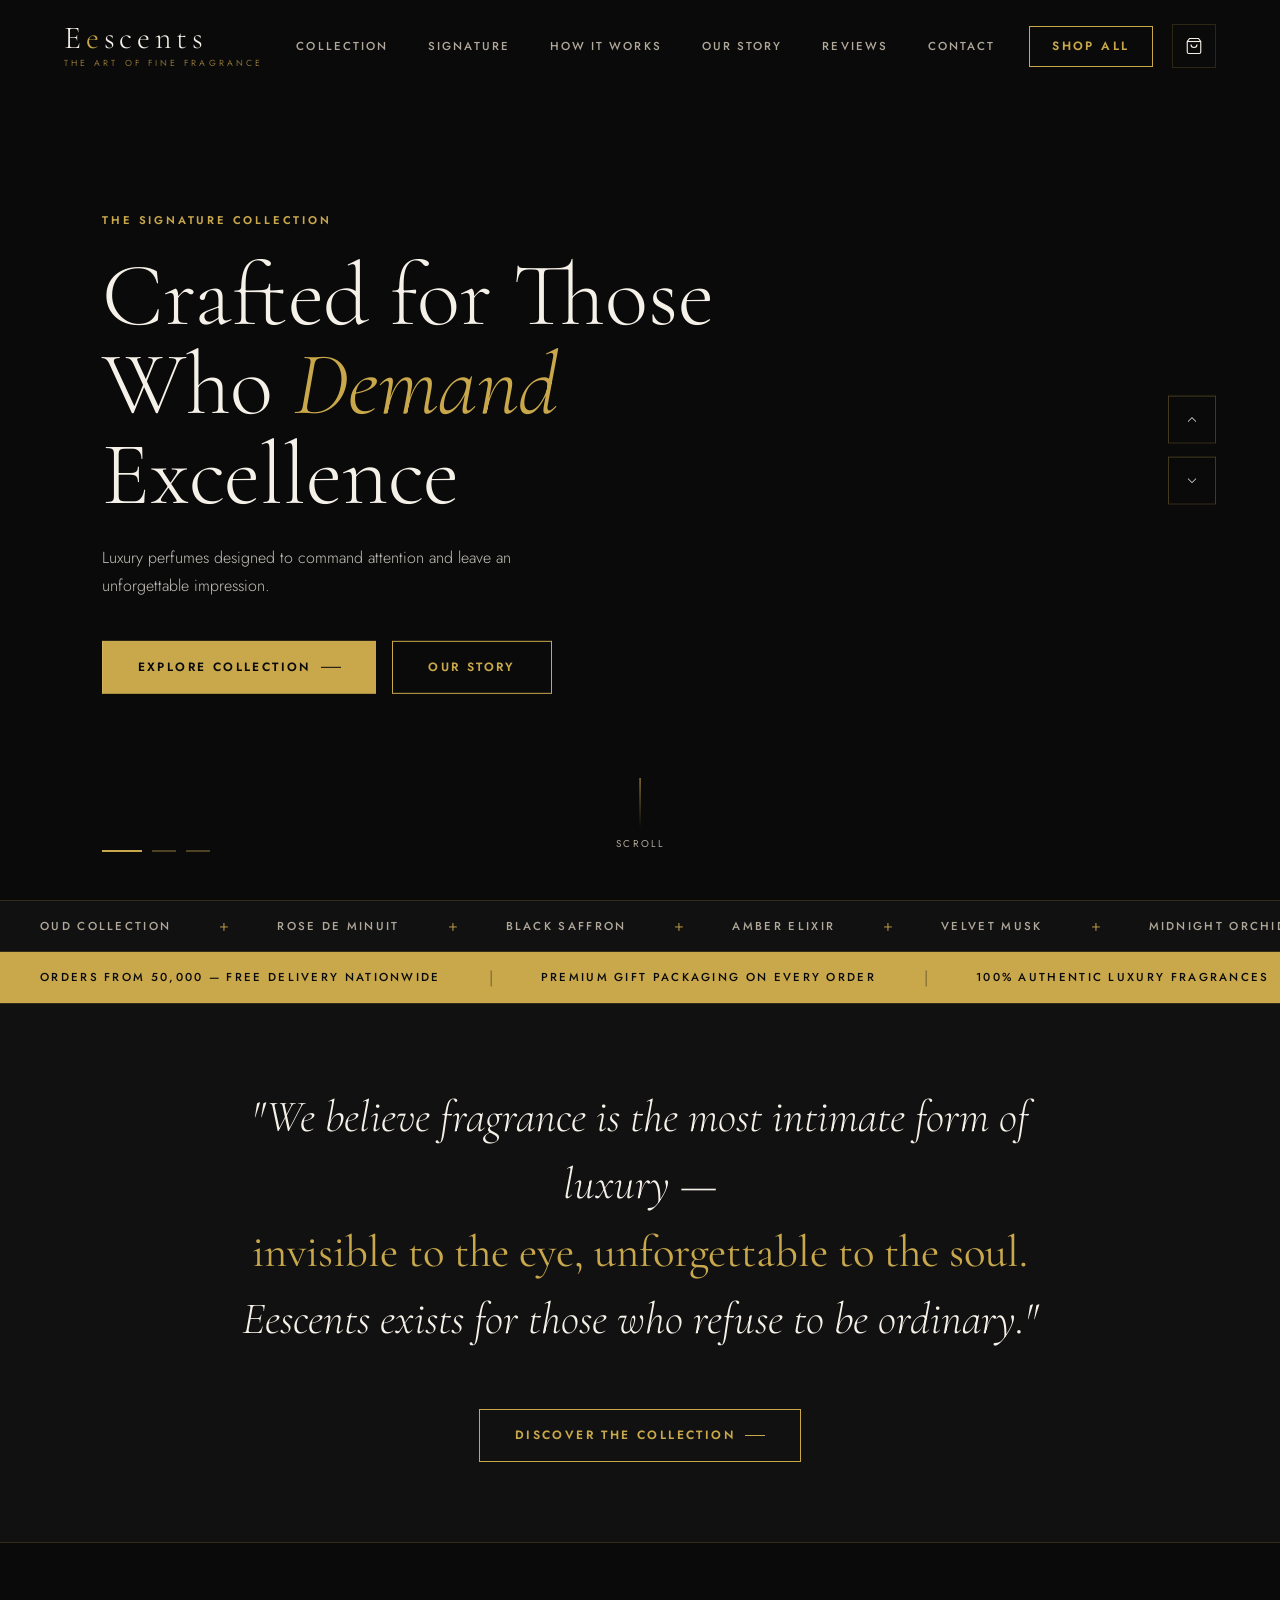
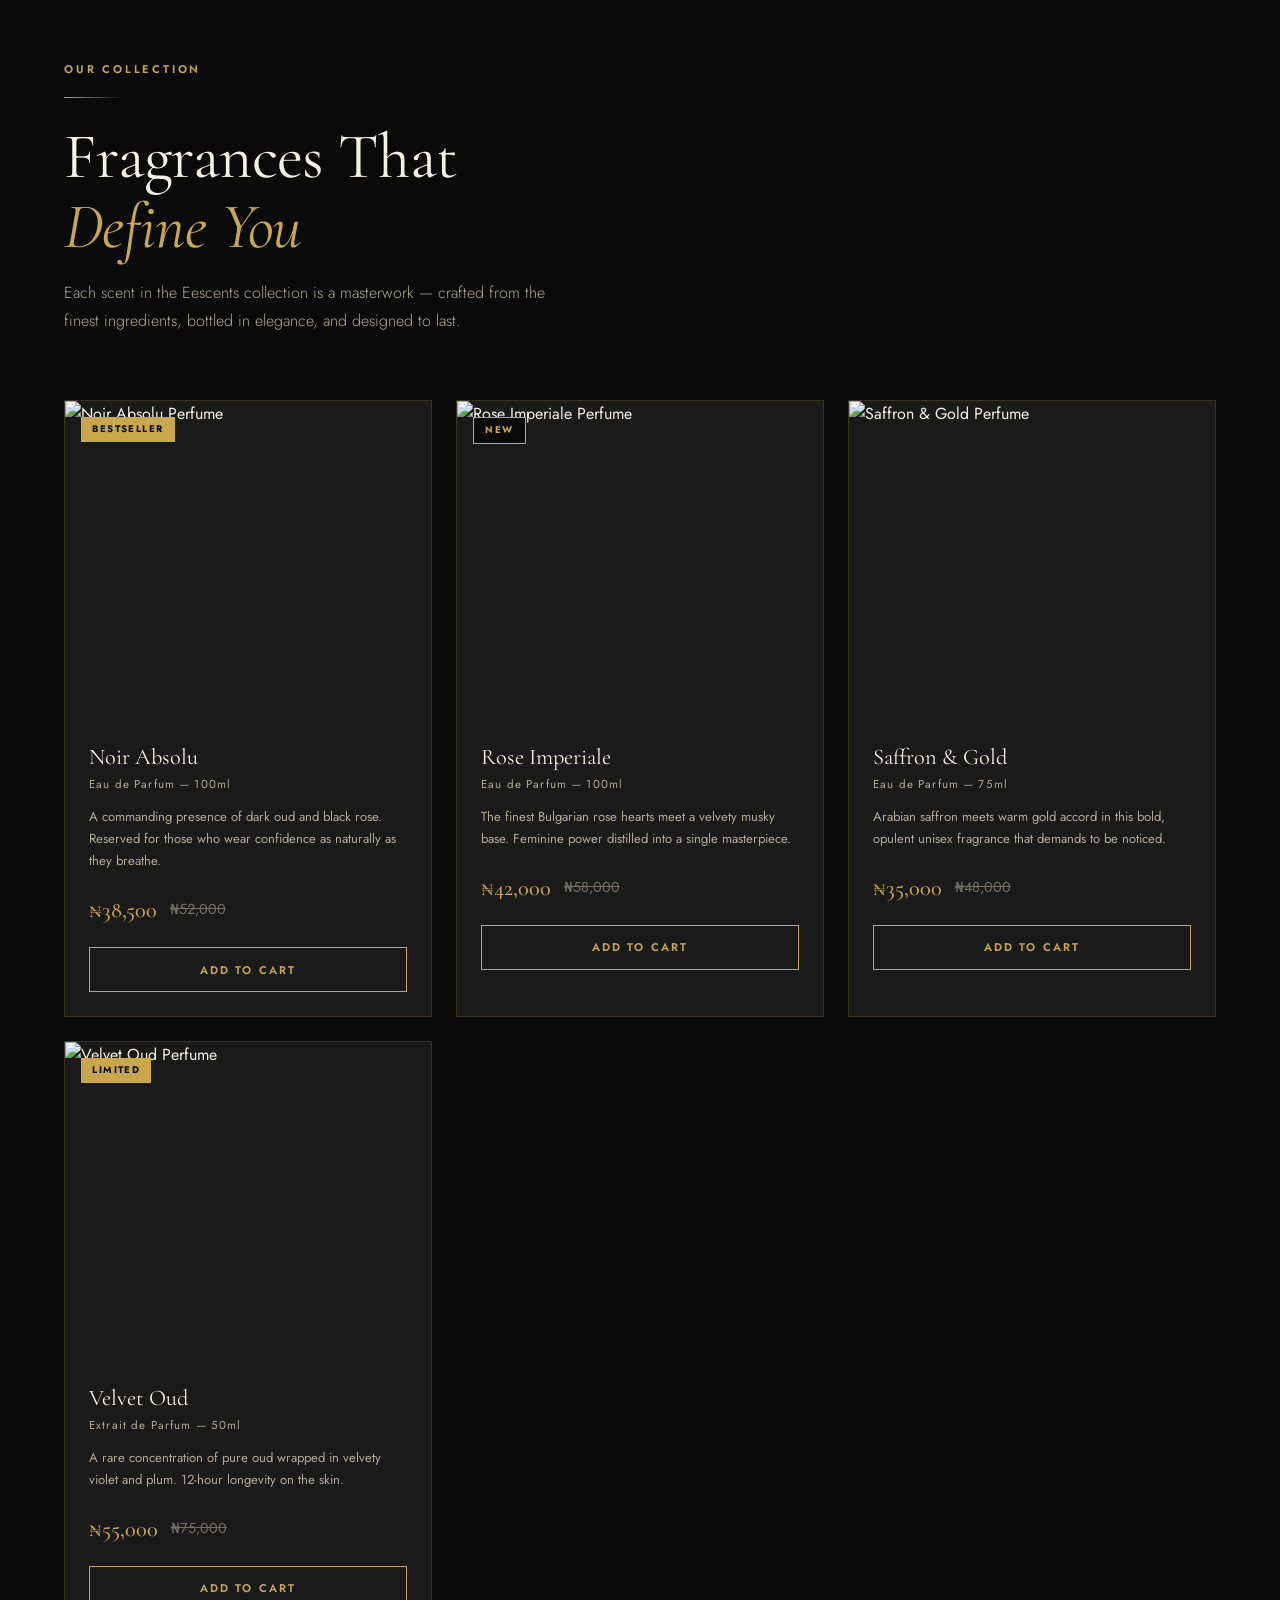
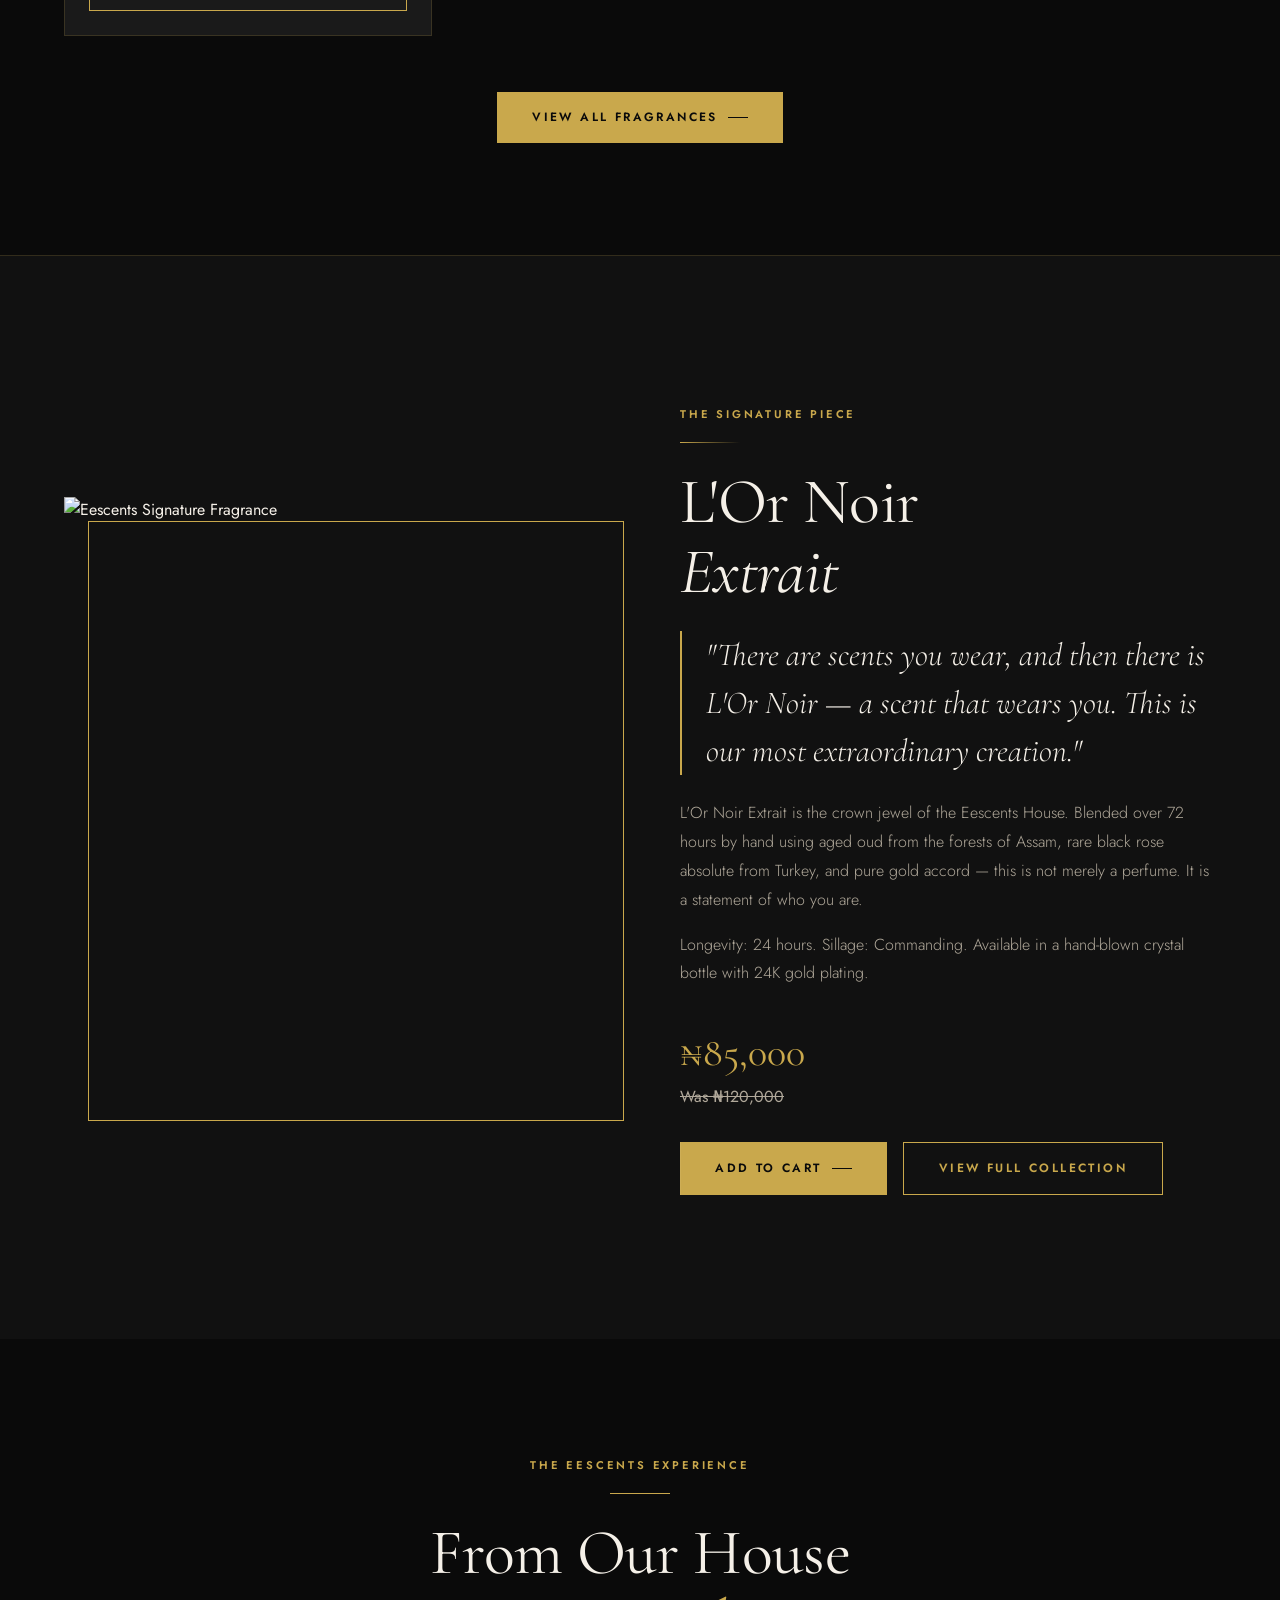
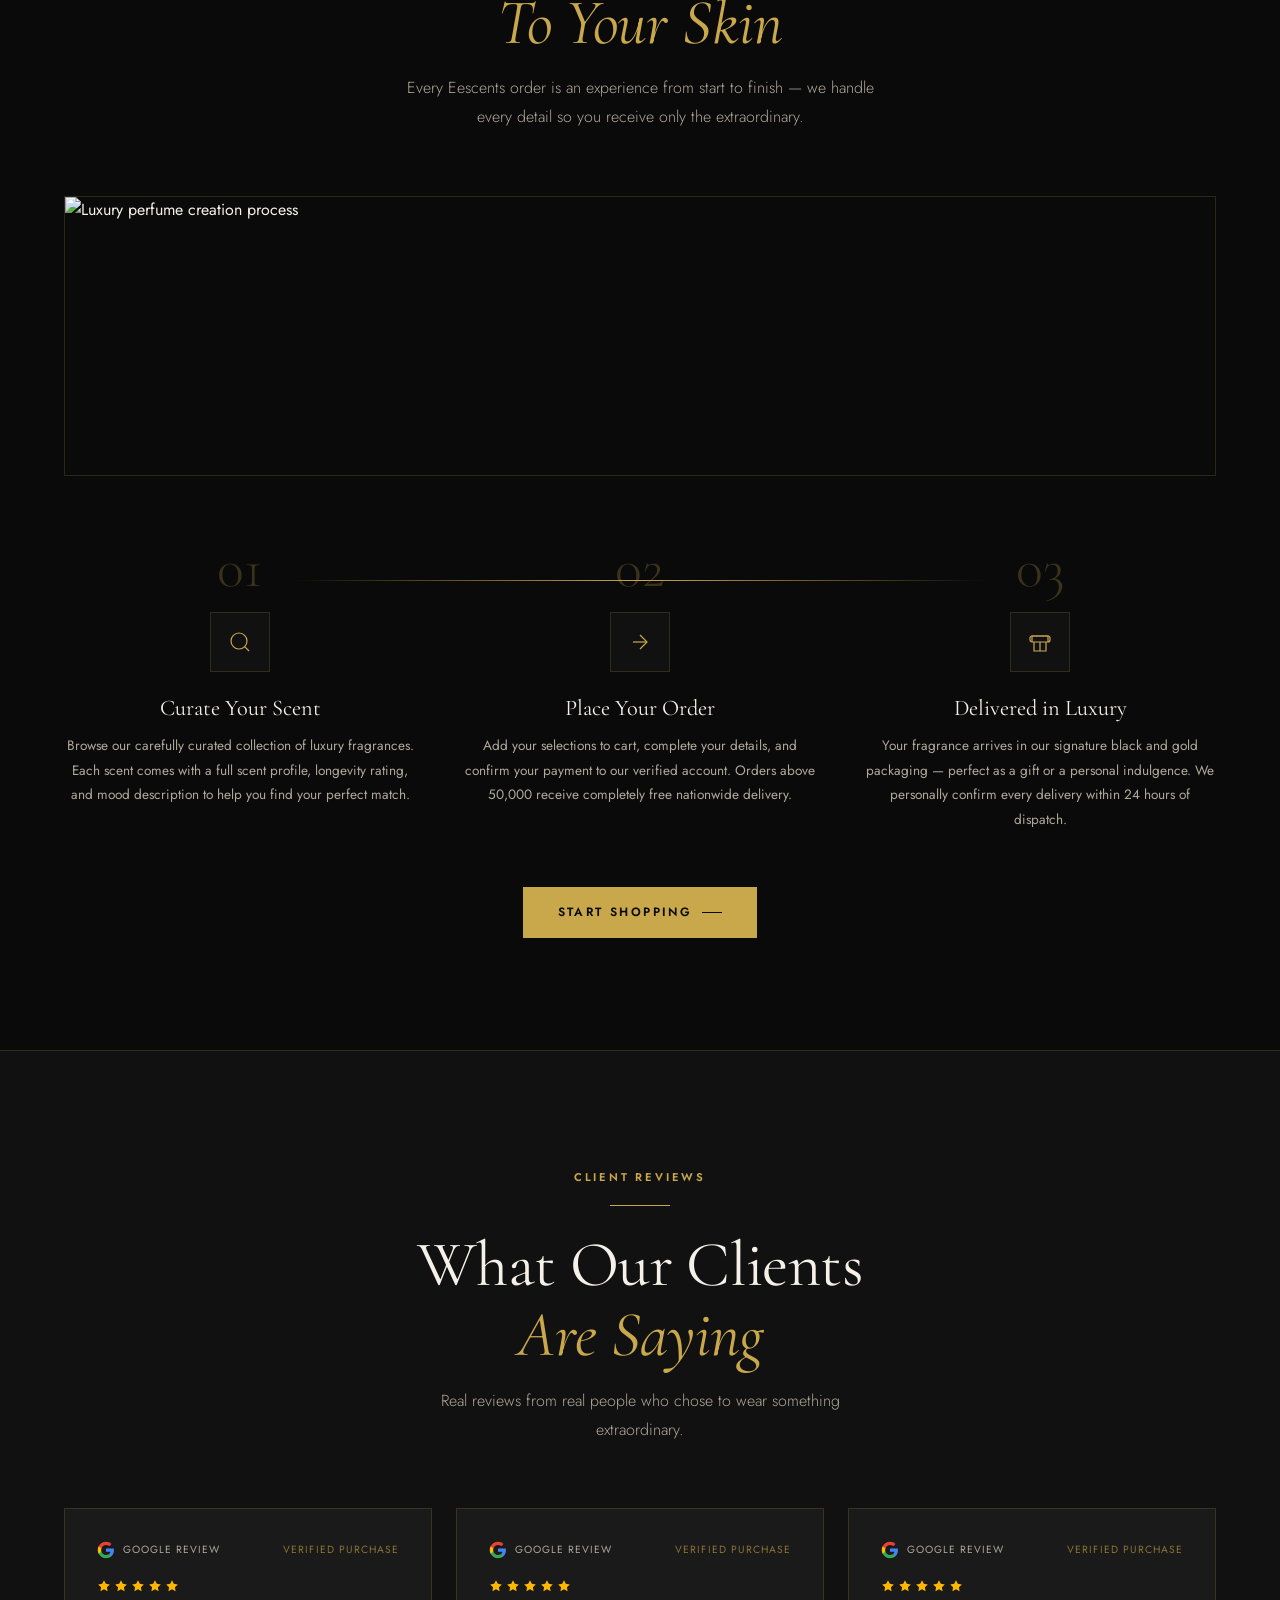
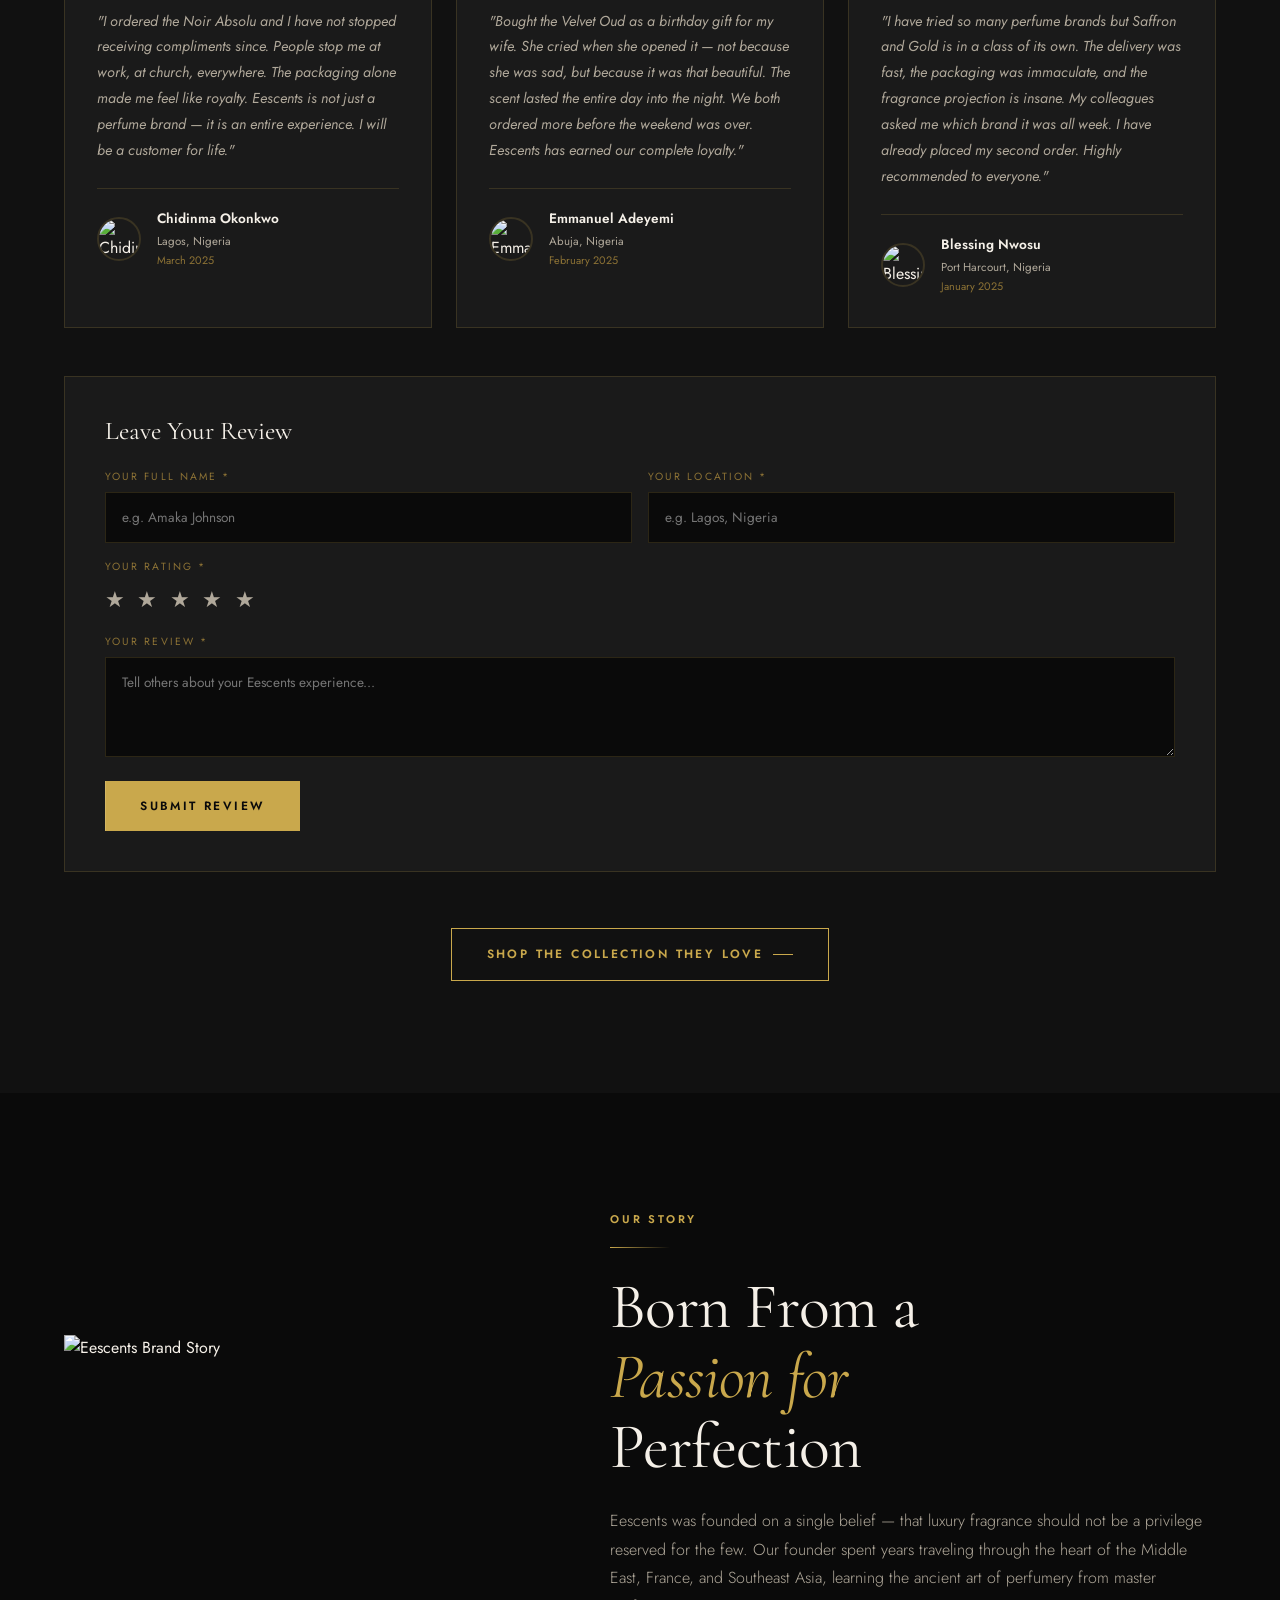
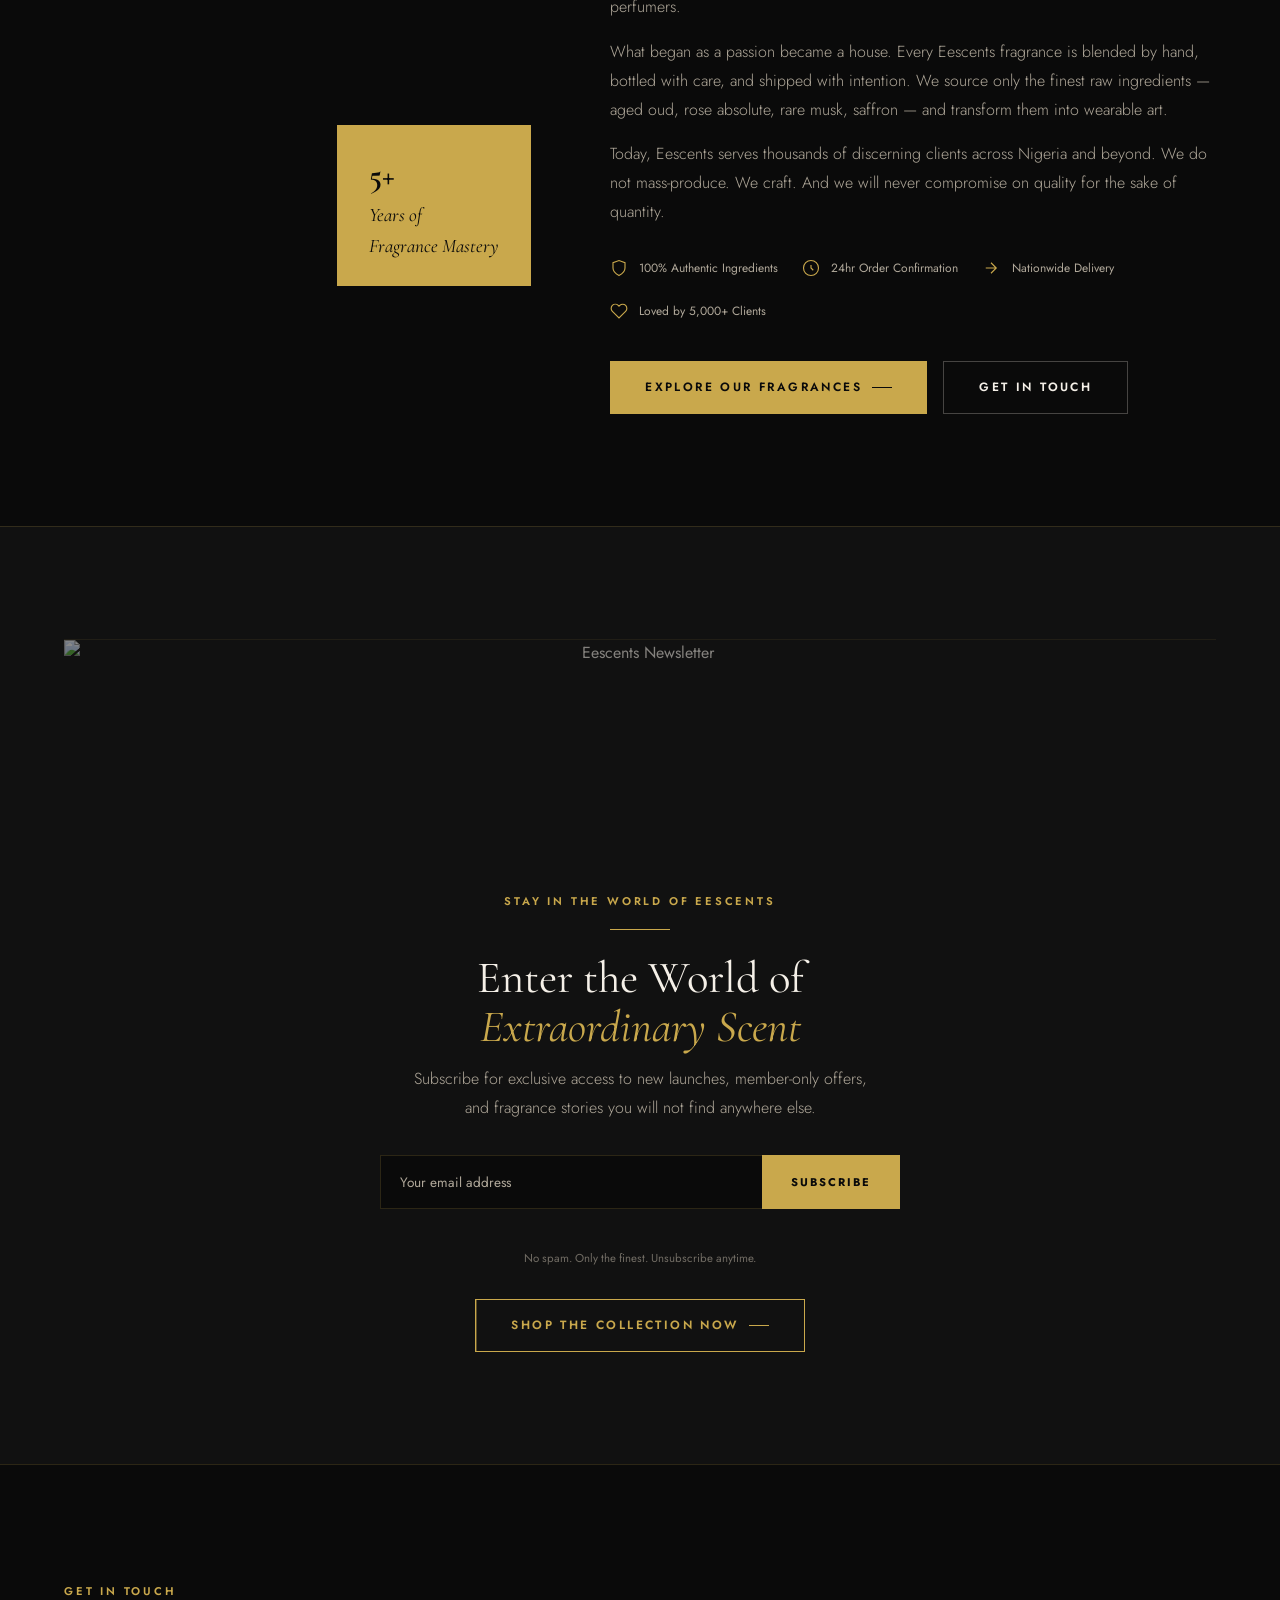
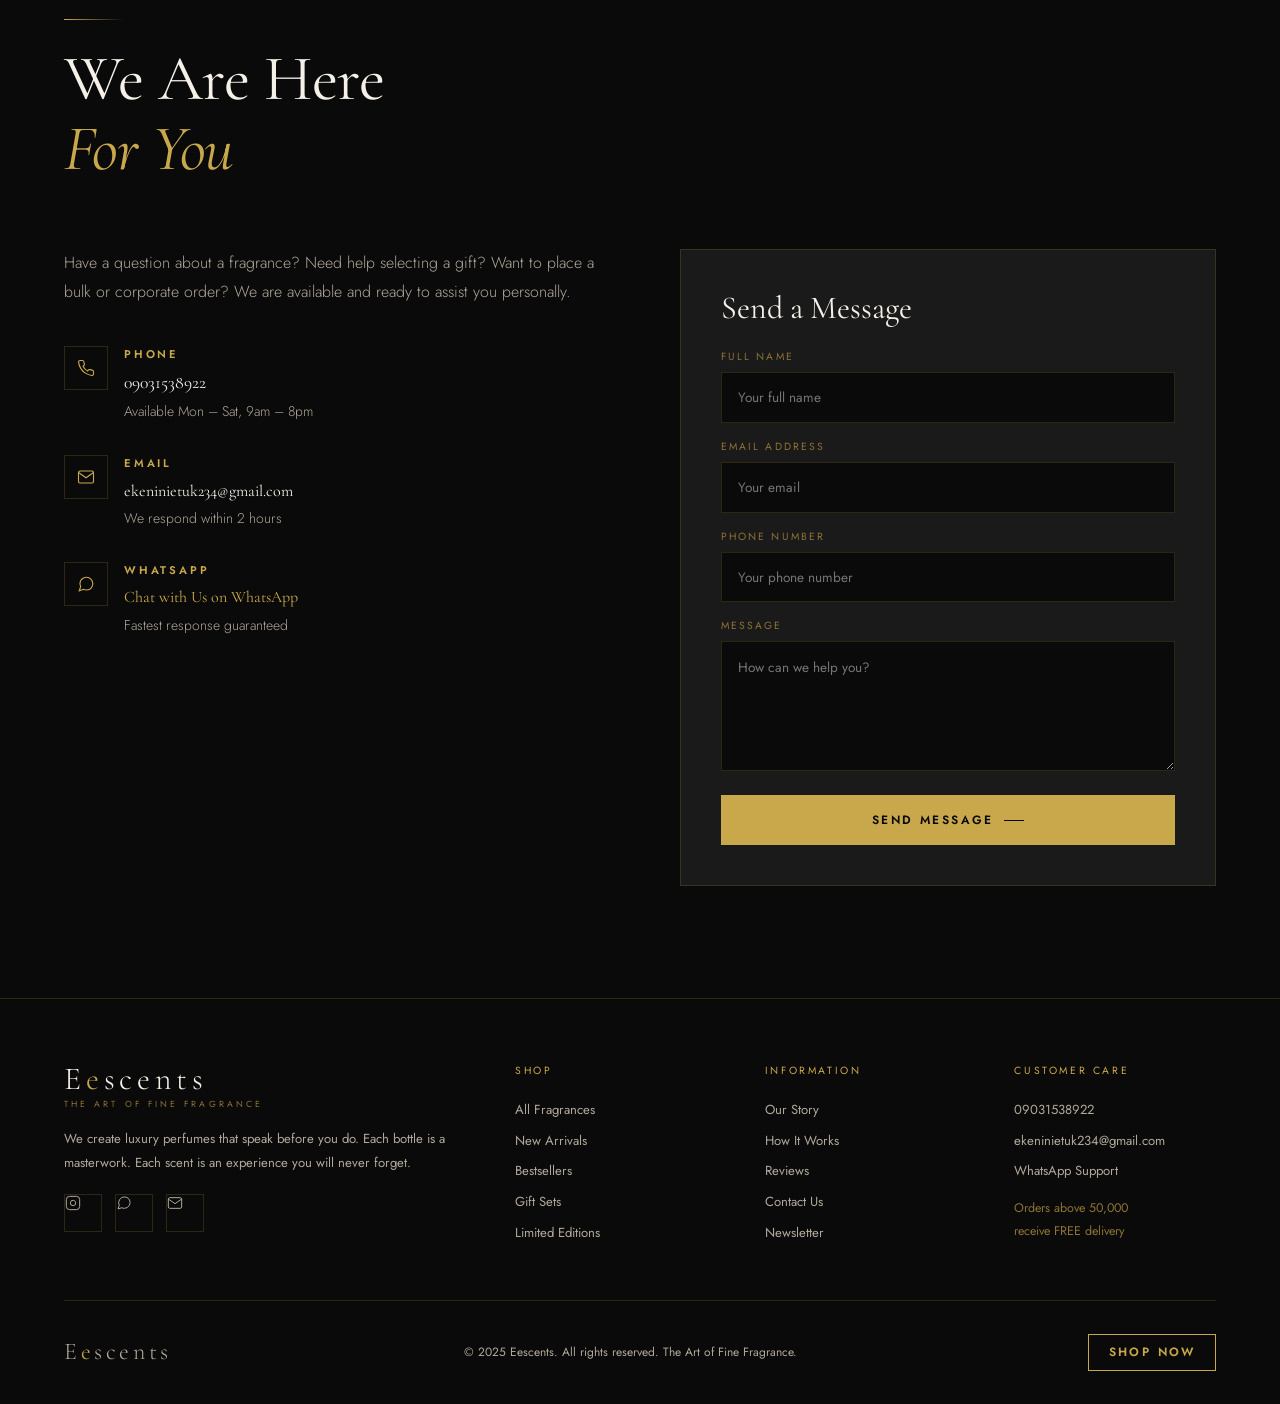
==== index.html @ 3c784e1f "first commit" ====
<!DOCTYPE html>
<html lang="en">
<head>
  <meta charset="UTF-8">
  <meta name="viewport" content="width=device-width, initial-scale=1.0">
  <meta name="description" content="Eescents — Luxury perfumes crafted for those who demand excellence. Shop our exclusive collection of signature scents.">
  <meta name="keywords" content="luxury perfume, signature scent, Eescents, Nigeria perfume, premium fragrance">
  <title>Eescents — Luxury Perfume House</title>
  <link rel="stylesheet" href="style.css">
  <link rel="preconnect" href="https://fonts.googleapis.com">
</head>
<body>

<!-- ============================================================
  CUSTOM CURSOR
  ============================================================ -->
<!-- <div class="cursor-dot"></div>
<div class="cursor-ring"></div> -->

<!-- ============================================================
  MOBILE NAV OVERLAY
  ============================================================ -->
<div class="mobile-nav-overlay" id="mobile-overlay"></div>

<!-- ============================================================
  MOBILE NAV
  ============================================================ -->
<nav class="mobile-nav" id="mobile-nav">
  <a href="#collection">Collection</a>
  <a href="#signature">Signature</a>
  <a href="#how-it-works">How It Works</a>
  <a href="#about">Our Story</a>
  <a href="#testimonials">Reviews</a>
  <a href="#contact">Contact</a>
  <a href="shop.html" style="color: var(--gold); margin-top:1rem;">Shop All</a>
</nav>

<!-- ============================================================
  NAVBAR
  ============================================================ -->
<header id="navbar">
  <div class="nav-logo">
    <div class="nav-logo-text">E<span>e</span>scents</div>
    <div class="nav-logo-tagline">The Art of Fine Fragrance</div>
  </div>

  <nav class="nav-links">
    <a href="#collection">Collection</a>
    <a href="#signature">Signature</a>
    <a href="#how-it-works">How It Works</a>
    <a href="#about">Our Story</a>
    <a href="#testimonials">Reviews</a>
    <a href="#contact">Contact</a>
  </nav>

  <div class="nav-actions">
    <a href="shop.html" class="btn btn-outline" style="padding:0.6rem 1.4rem;"><span>Shop All</span></a>
    <button class="cart-btn" aria-label="Open cart">
      <svg viewBox="0 0 24 24"><path d="M6 2L3 6v14a2 2 0 002 2h14a2 2 0 002-2V6l-3-4z"/><line x1="3" y1="6" x2="21" y2="6"/><path d="M16 10a4 4 0 01-8 0"/></svg>
      <span class="cart-count" id="cart-count-nav">0</span>
    </button>
    <button class="hamburger" id="hamburger" aria-label="Menu">
      <span></span><span></span><span></span>
    </button>
  </div>
</header>

<!-- ============================================================
  HERO SLIDER
  ============================================================ -->
<section id="hero">
  <div id="hero-track"></div>

  <div class="hero-controls">
    <div class="hero-dots" id="hero-dots"></div>
  </div>

  <div class="hero-arrows">
    <button class="hero-arrow" id="hero-prev" aria-label="Previous slide">
      <svg viewBox="0 0 24 24"><polyline points="18 15 12 9 6 15"/></svg>
    </button>
    <button class="hero-arrow" id="hero-next" aria-label="Next slide">
      <svg viewBox="0 0 24 24"><polyline points="6 9 12 15 18 9"/></svg>
    </button>
  </div>

  <div class="scroll-indicator">
    <div class="scroll-line"></div>
    <span>Scroll</span>
  </div>
</section>

<!-- ============================================================
  TICKER 1 — PERFUME BRANDS / SCENTS
  ============================================================ -->
<div class="ticker-wrap">
  <div class="ticker-track">
    <!-- Doubled for seamless loop -->
    <span class="ticker-item">Oud Collection</span><span class="ticker-sep">+</span>
    <span class="ticker-item">Rose de Minuit</span><span class="ticker-sep">+</span>
    <span class="ticker-item">Black Saffron</span><span class="ticker-sep">+</span>
    <span class="ticker-item">Amber Elixir</span><span class="ticker-sep">+</span>
    <span class="ticker-item">Velvet Musk</span><span class="ticker-sep">+</span>
    <span class="ticker-item">Midnight Orchid</span><span class="ticker-sep">+</span>
    <span class="ticker-item">Cedar & Smoke</span><span class="ticker-sep">+</span>
    <span class="ticker-item">Imperial Iris</span><span class="ticker-sep">+</span>
    <span class="ticker-item">Sandalwood Royale</span><span class="ticker-sep">+</span>
    <span class="ticker-item">Gold Bergamot</span><span class="ticker-sep">+</span>
    <!-- Repeat -->
    <span class="ticker-item">Oud Collection</span><span class="ticker-sep">+</span>
    <span class="ticker-item">Rose de Minuit</span><span class="ticker-sep">+</span>
    <span class="ticker-item">Black Saffron</span><span class="ticker-sep">+</span>
    <span class="ticker-item">Amber Elixir</span><span class="ticker-sep">+</span>
    <span class="ticker-item">Velvet Musk</span><span class="ticker-sep">+</span>
    <span class="ticker-item">Midnight Orchid</span><span class="ticker-sep">+</span>
    <span class="ticker-item">Cedar & Smoke</span><span class="ticker-sep">+</span>
    <span class="ticker-item">Imperial Iris</span><span class="ticker-sep">+</span>
    <span class="ticker-item">Sandalwood Royale</span><span class="ticker-sep">+</span>
    <span class="ticker-item">Gold Bergamot</span><span class="ticker-sep">+</span>
  </div>
</div>

<!-- ============================================================
  TICKER 2 — FREE DELIVERY (GOLD)
  ============================================================ -->
<div class="ticker-wrap gold-ticker">
  <div class="ticker-track ticker-track-fast">
    <span class="ticker-item">Orders from 50,000 — Free Delivery Nationwide</span><span class="ticker-sep">|</span>
    <span class="ticker-item">Premium Gift Packaging on Every Order</span><span class="ticker-sep">|</span>
    <span class="ticker-item">100% Authentic Luxury Fragrances</span><span class="ticker-sep">|</span>
    <span class="ticker-item">Orders from 50,000 — Free Delivery Nationwide</span><span class="ticker-sep">|</span>
    <span class="ticker-item">Premium Gift Packaging on Every Order</span><span class="ticker-sep">|</span>
    <span class="ticker-item">100% Authentic Luxury Fragrances</span><span class="ticker-sep">|</span>
    <span class="ticker-item">Orders from 50,000 — Free Delivery Nationwide</span><span class="ticker-sep">|</span>
    <span class="ticker-item">Premium Gift Packaging on Every Order</span><span class="ticker-sep">|</span>
    <span class="ticker-item">100% Authentic Luxury Fragrances</span><span class="ticker-sep">|</span>
  </div>
</div>

<!-- ============================================================
  BRAND STATEMENT
  ============================================================ -->
<section id="brand-statement">
  <p class="brand-manifesto reveal">
    "We believe fragrance is the most intimate form of luxury —<br>
    <strong>invisible to the eye, unforgettable to the soul.</strong><br>
    Eescents exists for those who refuse to be ordinary."
  </p>
  <div class="section-cta reveal delay-1">
    <a href="#collection" class="btn btn-outline btn-arrow"><span>Discover the Collection</span></a>
  </div>
</section>

<!-- ============================================================
  FEATURED COLLECTION
  ============================================================ -->
<section id="collection">
  <div class="section-header reveal">
    <span class="label-text">Our Collection</span>
    <div class="gold-line" style="margin-top:1rem;"></div>
    <h2 class="display-lg">Fragrances That<br><em style="font-style:italic;color:var(--gold);">Define You</em></h2>
    <p class="body-text" style="margin-top:1rem; max-width:500px;">Each scent in the Eescents collection is a masterwork — crafted from the finest ingredients, bottled in elegance, and designed to last.</p>
  </div>

  <div class="collection-grid">

    <!-- Product 1 -->
    <div class="product-card reveal delay-1">
      <div class="product-badge">Bestseller</div>
      <div class="product-img-wrap">
        <img src="https://images.unsplash.com/photo-1608528577891-eb055944f2e7?w=600&q=80" alt="Noir Absolu Perfume">
        <div class="product-hover-overlay">
          <p class="product-scent-notes">Top: Black Pepper, Cardamom<br>Heart: Dark Rose, Oud<br>Base: Amber, Sandalwood</p>
        </div>
      </div>
      <div class="product-info">
        <h3 class="product-name">Noir Absolu</h3>
        <p class="product-size">Eau de Parfum — 100ml</p>
        <p class="product-desc">A commanding presence of dark oud and black rose. Reserved for those who wear confidence as naturally as they breathe.</p>
        <div class="product-price-row">
          <span class="product-price">₦38,500</span>
          <span class="product-price-old">₦52,000</span>
        </div>
        <button class="add-to-cart" onclick="addToCart('noir-absolu', 'Noir Absolu', 38500, 'https://images.unsplash.com/photo-1608528577891-eb055944f2e7?w=200&q=80', '100ml')">
          <span>Add to Cart</span>
        </button>
      </div>
    </div>

    <!-- Product 2 -->
    <div class="product-card reveal delay-2">
      <div class="product-badge badge-new">New</div>
      <div class="product-img-wrap">
        <img src="https://images.unsplash.com/photo-1541643600914-78b084683702?w=600&q=80" alt="Rose Imperiale Perfume">
        <div class="product-hover-overlay">
          <p class="product-scent-notes">Top: Bergamot, Lychee<br>Heart: Bulgarian Rose, Peony<br>Base: Musk, Patchouli</p>
        </div>
      </div>
      <div class="product-info">
        <h3 class="product-name">Rose Imperiale</h3>
        <p class="product-size">Eau de Parfum — 100ml</p>
        <p class="product-desc">The finest Bulgarian rose hearts meet a velvety musky base. Feminine power distilled into a single masterpiece.</p>
        <div class="product-price-row">
          <span class="product-price">₦42,000</span>
          <span class="product-price-old">₦58,000</span>
        </div>
        <button class="add-to-cart" onclick="addToCart('rose-imperiale', 'Rose Imperiale', 42000, 'https://images.unsplash.com/photo-1541643600914-78b084683702?w=200&q=80', '100ml')">
          <span>Add to Cart</span>
        </button>
      </div>
    </div>

    <!-- Product 3 -->
    <div class="product-card reveal delay-3">
      <div class="product-img-wrap">
        <img src="https://images.unsplash.com/photo-1585386959984-a4155224a1ad?w=600&q=80" alt="Saffron & Gold Perfume">
        <div class="product-hover-overlay">
          <p class="product-scent-notes">Top: Saffron, Cinnamon<br>Heart: Gold Accord, Rose<br>Base: Leather, Oud</p>
        </div>
      </div>
      <div class="product-info">
        <h3 class="product-name">Saffron & Gold</h3>
        <p class="product-size">Eau de Parfum — 75ml</p>
        <p class="product-desc">Arabian saffron meets warm gold accord in this bold, opulent unisex fragrance that demands to be noticed.</p>
        <div class="product-price-row">
          <span class="product-price">₦35,000</span>
          <span class="product-price-old">₦48,000</span>
        </div>
        <button class="add-to-cart" onclick="addToCart('saffron-gold', 'Saffron and Gold', 35000, 'https://images.unsplash.com/photo-1585386959984-a4155224a1ad?w=200&q=80', '75ml')">
          <span>Add to Cart</span>
        </button>
      </div>
    </div>

    <!-- Product 4 -->
    <div class="product-card reveal delay-4">
      <div class="product-badge">Limited</div>
      <div class="product-img-wrap">
        <img src="https://images.unsplash.com/photo-1617897903246-719242758050?w=600&q=80" alt="Velvet Oud Perfume">
        <div class="product-hover-overlay">
          <p class="product-scent-notes">Top: Violet, Plum<br>Heart: Oud, Dark Rose<br>Base: Vanilla, Vetiver</p>
        </div>
      </div>
      <div class="product-info">
        <h3 class="product-name">Velvet Oud</h3>
        <p class="product-size">Extrait de Parfum — 50ml</p>
        <p class="product-desc">A rare concentration of pure oud wrapped in velvety violet and plum. 12-hour longevity on the skin.</p>
        <div class="product-price-row">
          <span class="product-price">₦55,000</span>
          <span class="product-price-old">₦75,000</span>
        </div>
        <button class="add-to-cart" onclick="addToCart('velvet-oud', 'Velvet Oud', 55000, 'https://images.unsplash.com/photo-1617897903246-719242758050?w=200&q=80', '50ml')">
          <span>Add to Cart</span>
        </button>
      </div>
    </div>

  </div>

  <div class="section-cta reveal">
    <a href="shop.html" class="btn btn-gold btn-arrow"><span>View All Fragrances</span></a>
  </div>
</section>

<!-- ============================================================
  SIGNATURE SECTION
  ============================================================ -->
<section id="signature">
  <div class="signature-inner">
    <div class="signature-img-wrap reveal-left">
      <img src="https://images.unsplash.com/photo-1590156206657-aec9b6258aef?w=800&q=80" alt="Eescents Signature Fragrance">
      <div class="signature-img-frame"></div>
    </div>
    <div class="signature-content reveal-right">
      <span class="label-text">The Signature Piece</span>
      <div class="gold-line" style="margin-top:1rem;"></div>
      <h2 class="display-lg">L'Or Noir<br><em style="font-style:italic;">Extrait</em></h2>
      <blockquote class="signature-quote">
        "There are scents you wear, and then there is L'Or Noir — a scent that wears you. This is our most extraordinary creation."
      </blockquote>
      <p class="body-text">
        L'Or Noir Extrait is the crown jewel of the Eescents House. Blended over 72 hours by hand using aged oud from the forests of Assam, rare black rose absolute from Turkey, and pure gold accord — this is not merely a perfume. It is a statement of who you are.
      </p>
      <p class="body-text" style="margin-top:1rem;">
        Longevity: 24 hours. Sillage: Commanding. Available in a hand-blown crystal bottle with 24K gold plating.
      </p>
      <div class="signature-price-block">
        <div class="sig-price">₦85,000</div>
        <div class="sig-price-old">Was ₦120,000</div>
      </div>
      <div style="display:flex; gap:1rem; flex-wrap:wrap;">
        <button class="btn btn-gold btn-arrow" onclick="addToCart('lor-noir', 'L\'Or Noir Extrait', 85000, 'https://images.unsplash.com/photo-1590156206657-aec9b6258aef?w=200&q=80', '50ml')"><span>Add to Cart</span></button>
        <a href="shop.html" class="btn btn-outline"><span>View Full Collection</span></a>
      </div>
    </div>
  </div>
</section>

<!-- ============================================================
  HOW IT WORKS
  ============================================================ -->
<section id="how-it-works">
  <div class="section-header section-header-center reveal">
    <span class="label-text">The Eescents Experience</span>
    <div class="gold-line-center" style="margin-top:1rem;"></div>
    <h2 class="display-lg">From Our House<br><em style="font-style:italic;color:var(--gold);">To Your Skin</em></h2>
    <p class="body-text" style="margin-top:1rem; max-width:500px; margin-left:auto; margin-right:auto;">Every Eescents order is an experience from start to finish — we handle every detail so you receive only the extraordinary.</p>
  </div>

  <img class="how-it-works-img reveal"
    src="https://images.unsplash.com/photo-1615634260167-c8cdede054de?w=1200&q=80"
    alt="Luxury perfume creation process">

  <div class="steps-grid">
    <div class="step-item reveal delay-1">
      <div class="step-num">01</div>
      <div class="step-icon">
        <svg viewBox="0 0 24 24"><circle cx="11" cy="11" r="8"/><path d="m21 21-4.35-4.35"/></svg>
      </div>
      <h3 class="step-title">Curate Your Scent</h3>
      <p class="step-desc">Browse our carefully curated collection of luxury fragrances. Each scent comes with a full scent profile, longevity rating, and mood description to help you find your perfect match.</p>
    </div>
    <div class="step-item reveal delay-2">
      <div class="step-num">02</div>
      <div class="step-icon">
        <svg viewBox="0 0 24 24"><path d="M5 12h14"/><path d="M12 5l7 7-7 7"/></svg>
      </div>
      <h3 class="step-title">Place Your Order</h3>
      <p class="step-desc">Add your selections to cart, complete your details, and confirm your payment to our verified account. Orders above 50,000 receive completely free nationwide delivery.</p>
    </div>
    <div class="step-item reveal delay-3">
      <div class="step-num">03</div>
      <div class="step-icon">
        <svg viewBox="0 0 24 24"><path d="M20 12V6H4v6"/><path d="M12 12v9"/><rect x="2" y="6" width="20" height="6" rx="2"/><path d="M6 12v9h12v-9"/></svg>
      </div>
      <h3 class="step-title">Delivered in Luxury</h3>
      <p class="step-desc">Your fragrance arrives in our signature black and gold packaging — perfect as a gift or a personal indulgence. We personally confirm every delivery within 24 hours of dispatch.</p>
    </div>
  </div>

  <div class="section-cta reveal">
    <a href="shop.html" class="btn btn-gold btn-arrow"><span>Start Shopping</span></a>
  </div>
</section>

<!-- ============================================================
  TESTIMONIALS
  ============================================================ -->
<section id="testimonials">
  <div class="section-header section-header-center reveal">
    <span class="label-text">Client Reviews</span>
    <div class="gold-line-center" style="margin-top:1rem;"></div>
    <h2 class="display-lg">What Our Clients<br><em style="font-style:italic;color:var(--gold);">Are Saying</em></h2>
    <p class="body-text" style="margin-top:1rem; max-width:480px; margin-left:auto; margin-right:auto;">Real reviews from real people who chose to wear something extraordinary.</p>
  </div>

  <div class="testimonials-grid">

    <!-- Review 1 -->
    <div class="testimonial-card reveal delay-1">
      <div class="google-badge">
        <svg viewBox="0 0 24 24" fill="none">
          <path d="M22.56 12.25c0-.78-.07-1.53-.2-2.25H12v4.26h5.92c-.26 1.37-1.04 2.53-2.21 3.31v2.77h3.57c2.08-1.92 3.28-4.74 3.28-8.09z" fill="#4285F4"/>
          <path d="M12 23c2.97 0 5.46-.98 7.28-2.66l-3.57-2.77c-.98.66-2.23 1.06-3.71 1.06-2.86 0-5.29-1.93-6.16-4.53H2.18v2.84C3.99 20.53 7.7 23 12 23z" fill="#34A853"/>
          <path d="M5.84 14.09c-.22-.66-.35-1.36-.35-2.09s.13-1.43.35-2.09V7.07H2.18C1.43 8.55 1 10.22 1 12s.43 3.45 1.18 4.93l3.66-2.84z" fill="#FBBC05"/>
          <path d="M12 5.38c1.62 0 3.06.56 4.21 1.64l3.15-3.15C17.45 2.09 14.97 1 12 1 7.7 1 3.99 3.47 2.18 7.07l3.66 2.84c.87-2.6 3.3-4.53 6.16-4.53z" fill="#EA4335"/>
        </svg>
        <span>Google Review</span>
        <span style="margin-left:auto; font-size:0.65rem; color:var(--gold-dim);">Verified Purchase</span>
      </div>
      <div class="stars">
        <svg viewBox="0 0 24 24"><polygon points="12 2 15.09 8.26 22 9.27 17 14.14 18.18 21.02 12 17.77 5.82 21.02 7 14.14 2 9.27 8.91 8.26 12 2"/></svg>
        <svg viewBox="0 0 24 24"><polygon points="12 2 15.09 8.26 22 9.27 17 14.14 18.18 21.02 12 17.77 5.82 21.02 7 14.14 2 9.27 8.91 8.26 12 2"/></svg>
        <svg viewBox="0 0 24 24"><polygon points="12 2 15.09 8.26 22 9.27 17 14.14 18.18 21.02 12 17.77 5.82 21.02 7 14.14 2 9.27 8.91 8.26 12 2"/></svg>
        <svg viewBox="0 0 24 24"><polygon points="12 2 15.09 8.26 22 9.27 17 14.14 18.18 21.02 12 17.77 5.82 21.02 7 14.14 2 9.27 8.91 8.26 12 2"/></svg>
        <svg viewBox="0 0 24 24"><polygon points="12 2 15.09 8.26 22 9.27 17 14.14 18.18 21.02 12 17.77 5.82 21.02 7 14.14 2 9.27 8.91 8.26 12 2"/></svg>
      </div>
      <p class="review-text">"I ordered the Noir Absolu and I have not stopped receiving compliments since. People stop me at work, at church, everywhere. The packaging alone made me feel like royalty. Eescents is not just a perfume brand — it is an entire experience. I will be a customer for life."</p>
      <div class="reviewer">
        <div class="reviewer-avatar">
          <img src="https://images.unsplash.com/photo-1531746020798-e6953c6e8e04?w=100&q=80" alt="Chidinma Okonkwo">
        </div>
        <div class="reviewer-info">
          <div class="reviewer-name">Chidinma Okonkwo</div>
          <div class="reviewer-location">Lagos, Nigeria</div>
          <div class="reviewer-date">March 2025</div>
        </div>
      </div>
    </div>

    <!-- Review 2 -->
    <div class="testimonial-card reveal delay-2">
      <div class="google-badge">
        <svg viewBox="0 0 24 24" fill="none">
          <path d="M22.56 12.25c0-.78-.07-1.53-.2-2.25H12v4.26h5.92c-.26 1.37-1.04 2.53-2.21 3.31v2.77h3.57c2.08-1.92 3.28-4.74 3.28-8.09z" fill="#4285F4"/>
          <path d="M12 23c2.97 0 5.46-.98 7.28-2.66l-3.57-2.77c-.98.66-2.23 1.06-3.71 1.06-2.86 0-5.29-1.93-6.16-4.53H2.18v2.84C3.99 20.53 7.7 23 12 23z" fill="#34A853"/>
          <path d="M5.84 14.09c-.22-.66-.35-1.36-.35-2.09s.13-1.43.35-2.09V7.07H2.18C1.43 8.55 1 10.22 1 12s.43 3.45 1.18 4.93l3.66-2.84z" fill="#FBBC05"/>
          <path d="M12 5.38c1.62 0 3.06.56 4.21 1.64l3.15-3.15C17.45 2.09 14.97 1 12 1 7.7 1 3.99 3.47 2.18 7.07l3.66 2.84c.87-2.6 3.3-4.53 6.16-4.53z" fill="#EA4335"/>
        </svg>
        <span>Google Review</span>
        <span style="margin-left:auto; font-size:0.65rem; color:var(--gold-dim);">Verified Purchase</span>
      </div>
      <div class="stars">
        <svg viewBox="0 0 24 24"><polygon points="12 2 15.09 8.26 22 9.27 17 14.14 18.18 21.02 12 17.77 5.82 21.02 7 14.14 2 9.27 8.91 8.26 12 2"/></svg>
        <svg viewBox="0 0 24 24"><polygon points="12 2 15.09 8.26 22 9.27 17 14.14 18.18 21.02 12 17.77 5.82 21.02 7 14.14 2 9.27 8.91 8.26 12 2"/></svg>
        <svg viewBox="0 0 24 24"><polygon points="12 2 15.09 8.26 22 9.27 17 14.14 18.18 21.02 12 17.77 5.82 21.02 7 14.14 2 9.27 8.91 8.26 12 2"/></svg>
        <svg viewBox="0 0 24 24"><polygon points="12 2 15.09 8.26 22 9.27 17 14.14 18.18 21.02 12 17.77 5.82 21.02 7 14.14 2 9.27 8.91 8.26 12 2"/></svg>
        <svg viewBox="0 0 24 24"><polygon points="12 2 15.09 8.26 22 9.27 17 14.14 18.18 21.02 12 17.77 5.82 21.02 7 14.14 2 9.27 8.91 8.26 12 2"/></svg>
      </div>
      <p class="review-text">"Bought the Velvet Oud as a birthday gift for my wife. She cried when she opened it — not because she was sad, but because it was that beautiful. The scent lasted the entire day into the night. We both ordered more before the weekend was over. Eescents has earned our complete loyalty."</p>
      <div class="reviewer">
        <div class="reviewer-avatar">
          <img src="https://images.unsplash.com/photo-1500648767791-00dcc994a43e?w=100&q=80" alt="Emmanuel Adeyemi">
        </div>
        <div class="reviewer-info">
          <div class="reviewer-name">Emmanuel Adeyemi</div>
          <div class="reviewer-location">Abuja, Nigeria</div>
          <div class="reviewer-date">February 2025</div>
        </div>
      </div>
    </div>

    <!-- Review 3 -->
    <div class="testimonial-card reveal delay-3">
      <div class="google-badge">
        <svg viewBox="0 0 24 24" fill="none">
          <path d="M22.56 12.25c0-.78-.07-1.53-.2-2.25H12v4.26h5.92c-.26 1.37-1.04 2.53-2.21 3.31v2.77h3.57c2.08-1.92 3.28-4.74 3.28-8.09z" fill="#4285F4"/>
          <path d="M12 23c2.97 0 5.46-.98 7.28-2.66l-3.57-2.77c-.98.66-2.23 1.06-3.71 1.06-2.86 0-5.29-1.93-6.16-4.53H2.18v2.84C3.99 20.53 7.7 23 12 23z" fill="#34A853"/>
          <path d="M5.84 14.09c-.22-.66-.35-1.36-.35-2.09s.13-1.43.35-2.09V7.07H2.18C1.43 8.55 1 10.22 1 12s.43 3.45 1.18 4.93l3.66-2.84z" fill="#FBBC05"/>
          <path d="M12 5.38c1.62 0 3.06.56 4.21 1.64l3.15-3.15C17.45 2.09 14.97 1 12 1 7.7 1 3.99 3.47 2.18 7.07l3.66 2.84c.87-2.6 3.3-4.53 6.16-4.53z" fill="#EA4335"/>
        </svg>
        <span>Google Review</span>
        <span style="margin-left:auto; font-size:0.65rem; color:var(--gold-dim);">Verified Purchase</span>
      </div>
      <div class="stars">
        <svg viewBox="0 0 24 24"><polygon points="12 2 15.09 8.26 22 9.27 17 14.14 18.18 21.02 12 17.77 5.82 21.02 7 14.14 2 9.27 8.91 8.26 12 2"/></svg>
        <svg viewBox="0 0 24 24"><polygon points="12 2 15.09 8.26 22 9.27 17 14.14 18.18 21.02 12 17.77 5.82 21.02 7 14.14 2 9.27 8.91 8.26 12 2"/></svg>
        <svg viewBox="0 0 24 24"><polygon points="12 2 15.09 8.26 22 9.27 17 14.14 18.18 21.02 12 17.77 5.82 21.02 7 14.14 2 9.27 8.91 8.26 12 2"/></svg>
        <svg viewBox="0 0 24 24"><polygon points="12 2 15.09 8.26 22 9.27 17 14.14 18.18 21.02 12 17.77 5.82 21.02 7 14.14 2 9.27 8.91 8.26 12 2"/></svg>
        <svg viewBox="0 0 24 24"><polygon points="12 2 15.09 8.26 22 9.27 17 14.14 18.18 21.02 12 17.77 5.82 21.02 7 14.14 2 9.27 8.91 8.26 12 2"/></svg>
      </div>
      <p class="review-text">"I have tried so many perfume brands but Saffron and Gold is in a class of its own. The delivery was fast, the packaging was immaculate, and the fragrance projection is insane. My colleagues asked me which brand it was all week. I have already placed my second order. Highly recommended to everyone."</p>
      <div class="reviewer">
        <div class="reviewer-avatar">
          <img src="https://images.unsplash.com/photo-1520813792240-56fc4a3765a7?w=100&q=80" alt="Blessing Nwosu">
        </div>
        <div class="reviewer-info">
          <div class="reviewer-name">Blessing Nwosu</div>
          <div class="reviewer-location">Port Harcourt, Nigeria</div>
          <div class="reviewer-date">January 2025</div>
        </div>
      </div>
    </div>

  </div>

  <!-- Comment / Leave a Review Form -->
  <div class="comment-form-wrap reveal">
    <h3 class="comment-form-title">Leave Your Review</h3>
    <form id="review-form">
      <div class="form-row">
        <div class="form-group">
          <label>Your Full Name *</label>
          <input type="text" id="review-name" placeholder="e.g. Amaka Johnson" required>
        </div>
        <div class="form-group">
          <label>Your Location *</label>
          <input type="text" id="review-location" placeholder="e.g. Lagos, Nigeria" required>
        </div>
      </div>
      <div class="form-group" style="margin-bottom:1rem;">
        <label>Your Rating *</label>
        <div class="star-rating">
          <input type="radio" id="star5" name="rating" value="5"><label for="star5">&#9733;</label>
          <input type="radio" id="star4" name="rating" value="4"><label for="star4">&#9733;</label>
          <input type="radio" id="star3" name="rating" value="3"><label for="star3">&#9733;</label>
          <input type="radio" id="star2" name="rating" value="2"><label for="star2">&#9733;</label>
          <input type="radio" id="star1" name="rating" value="1"><label for="star1">&#9733;</label>
        </div>
      </div>
      <div class="form-group" style="margin-bottom:1.5rem;">
        <label>Your Review *</label>
        <textarea id="review-text" placeholder="Tell others about your Eescents experience..." required></textarea>
      </div>
      <button type="submit" class="btn btn-gold"><span>Submit Review</span></button>
    </form>
  </div>

  <div class="section-cta reveal">
    <a href="shop.html" class="btn btn-outline btn-arrow"><span>Shop the Collection They Love</span></a>
  </div>
</section>

<!-- ============================================================
  ABOUT / FOUNDER
  ============================================================ -->
<section id="about">
  <div class="about-inner">
    <div class="about-img-wrap reveal-left">
      <img class="about-img" src="https://images.unsplash.com/photo-1596462502278-27bfdc403348?w=700&q=80" alt="Eescents Brand Story">
      <div class="about-img-badge">
        <strong>5+</strong> Years of<br>Fragrance Mastery
      </div>
    </div>
    <div class="reveal-right">
      <span class="label-text">Our Story</span>
      <div class="gold-line" style="margin-top:1rem;"></div>
      <h2 class="display-lg">Born From a<br><em style="font-style:italic;color:var(--gold);">Passion for</em><br>Perfection</h2>
      <p class="body-text" style="margin-top:1.5rem;">
        Eescents was founded on a single belief — that luxury fragrance should not be a privilege reserved for the few. Our founder spent years traveling through the heart of the Middle East, France, and Southeast Asia, learning the ancient art of perfumery from master perfumers.
      </p>
      <p class="body-text" style="margin-top:1rem;">
        What began as a passion became a house. Every Eescents fragrance is blended by hand, bottled with care, and shipped with intention. We source only the finest raw ingredients — aged oud, rose absolute, rare musk, saffron — and transform them into wearable art.
      </p>
      <p class="body-text" style="margin-top:1rem;">
        Today, Eescents serves thousands of discerning clients across Nigeria and beyond. We do not mass-produce. We craft. And we will never compromise on quality for the sake of quantity.
      </p>
      <div class="trust-badges" style="margin-top:2rem;">
        <div class="trust-badge">
          <svg viewBox="0 0 24 24"><path d="M12 22s8-4 8-10V5l-8-3-8 3v7c0 6 8 10 8 10z"/></svg>
          <span>100% Authentic Ingredients</span>
        </div>
        <div class="trust-badge">
          <svg viewBox="0 0 24 24"><circle cx="12" cy="12" r="10"/><path d="M12 8v4l3 3"/></svg>
          <span>24hr Order Confirmation</span>
        </div>
        <div class="trust-badge">
          <svg viewBox="0 0 24 24"><path d="M5 12h14M12 5l7 7-7 7"/></svg>
          <span>Nationwide Delivery</span>
        </div>
        <div class="trust-badge">
          <svg viewBox="0 0 24 24"><path d="M20.84 4.61a5.5 5.5 0 0 0-7.78 0L12 5.67l-1.06-1.06a5.5 5.5 0 0 0-7.78 7.78l1.06 1.06L12 21.23l7.78-7.78 1.06-1.06a5.5 5.5 0 0 0 0-7.78z"/></svg>
          <span>Loved by 5,000+ Clients</span>
        </div>
      </div>
      <div style="margin-top:2.5rem; display:flex; gap:1rem; flex-wrap:wrap;">
        <a href="#collection" class="btn btn-gold btn-arrow"><span>Explore Our Fragrances</span></a>
        <a href="#contact" class="btn btn-ghost"><span>Get in Touch</span></a>
      </div>
    </div>
  </div>
</section>

<!-- ============================================================
  NEWSLETTER
  ============================================================ -->
<section id="newsletter">
  <img class="newsletter-img" src="https://images.unsplash.com/photo-1547887538-e3a2f32cb1cc?w=1400&q=80" alt="Eescents Newsletter">
  <div class="reveal">
    <span class="label-text">Stay in the World of Eescents</span>
    <div class="gold-line-center" style="margin-top:1rem;"></div>
    <h2 class="display-md" style="margin-bottom:0.8rem;">Enter the World of<br><em style="font-style:italic;color:var(--gold);">Extraordinary Scent</em></h2>
    <p class="body-text" style="max-width:460px; margin:0 auto 0.5rem;">Subscribe for exclusive access to new launches, member-only offers, and fragrance stories you will not find anywhere else.</p>
    <form id="newsletter-form" class="newsletter-form">
      <input type="email" placeholder="Your email address" required>
      <button type="submit">Subscribe</button>
    </form>
    <p style="font-size:0.72rem; color:var(--white-dim); opacity:0.6;">No spam. Only the finest. Unsubscribe anytime.</p>
  </div>
  <div class="section-cta reveal" style="margin-top:2rem;">
    <a href="shop.html" class="btn btn-outline btn-arrow"><span>Shop the Collection Now</span></a>
  </div>
</section>

<!-- ============================================================
  CONTACT
  ============================================================ -->
<section id="contact">
  <div class="section-header reveal">
    <span class="label-text">Get In Touch</span>
    <div class="gold-line" style="margin-top:1rem;"></div>
    <h2 class="display-lg">We Are Here<br><em style="font-style:italic;color:var(--gold);">For You</em></h2>
  </div>
  <div class="contact-inner">
    <div class="reveal-left">
      <p class="body-text" style="margin-bottom:2.5rem;">Have a question about a fragrance? Need help selecting a gift? Want to place a bulk or corporate order? We are available and ready to assist you personally.</p>

      <div class="contact-info-item">
        <div class="contact-icon">
          <svg viewBox="0 0 24 24"><path d="M22 16.92v3a2 2 0 01-2.18 2 19.79 19.79 0 01-8.63-3.07 19.5 19.5 0 01-6-6 19.79 19.79 0 01-3.07-8.67A2 2 0 014.11 2h3a2 2 0 012 1.72c.127.96.361 1.903.7 2.81a2 2 0 01-.45 2.11L8.09 9.91a16 16 0 006 6l1.27-1.27a2 2 0 012.11-.45c.907.339 1.85.573 2.81.7A2 2 0 0122 16.92z"/></svg>
        </div>
        <div>
          <div class="label-text" style="margin-bottom:0.3rem;">Phone</div>
          <a href="tel:09031538922" style="color:var(--white); font-size:1.1rem; font-family:var(--font-display);">09031538922</a>
          <p class="body-text-sm" style="margin-top:0.2rem;">Available Mon – Sat, 9am – 8pm</p>
        </div>
      </div>

      <div class="contact-info-item">
        <div class="contact-icon">
          <svg viewBox="0 0 24 24"><path d="M4 4h16c1.1 0 2 .9 2 2v12c0 1.1-.9 2-2 2H4c-1.1 0-2-.9-2-2V6c0-1.1.9-2 2-2z"/><polyline points="22,6 12,13 2,6"/></svg>
        </div>
        <div>
          <div class="label-text" style="margin-bottom:0.3rem;">Email</div>
          <a href="mailto:ekeninietuk234@gmail.com" style="color:var(--white); font-size:1rem; font-family:var(--font-display); word-break:break-all;">ekeninietuk234@gmail.com</a>
          <p class="body-text-sm" style="margin-top:0.2rem;">We respond within 2 hours</p>
        </div>
      </div>

      <div class="contact-info-item">
        <div class="contact-icon">
          <svg viewBox="0 0 24 24"><path d="M21 11.5a8.38 8.38 0 01-.9 3.8 8.5 8.5 0 01-7.6 4.7 8.38 8.38 0 01-3.8-.9L3 21l1.9-5.7a8.38 8.38 0 01-.9-3.8 8.5 8.5 0 014.7-7.6 8.38 8.38 0 013.8-.9h.5a8.48 8.48 0 018 8v.5z"/></svg>
        </div>
        <div>
          <div class="label-text" style="margin-bottom:0.3rem;">WhatsApp</div>
          <a href="https://wa.me/2349031538922" target="_blank" style="color:var(--gold); font-size:1rem; font-family:var(--font-display);">Chat with Us on WhatsApp</a>
          <p class="body-text-sm" style="margin-top:0.2rem;">Fastest response guaranteed</p>
        </div>
      </div>
    </div>

    <div class="reveal-right">
      <div style="background:var(--black-light); border:1px solid var(--border); padding:2.5rem;">
        <h3 class="display-sm" style="margin-bottom:1.5rem;">Send a Message</h3>
        <div class="form-group" style="margin-bottom:1rem;">
          <label>Full Name</label>
          <input type="text" placeholder="Your full name">
        </div>
        <div class="form-group" style="margin-bottom:1rem;">
          <label>Email Address</label>
          <input type="email" placeholder="Your email">
        </div>
        <div class="form-group" style="margin-bottom:1rem;">
          <label>Phone Number</label>
          <input type="tel" placeholder="Your phone number">
        </div>
        <div class="form-group" style="margin-bottom:1.5rem;">
          <label>Message</label>
          <textarea placeholder="How can we help you?" style="min-height:130px;"></textarea>
        </div>
        <button class="btn btn-gold btn-arrow" style="width:100%; justify-content:center;" onclick="showToast('Message sent! We will respond within 2 hours.')"><span>Send Message</span></button>
      </div>
    </div>
  </div>
</section>

<!-- ============================================================
  FOOTER
  ============================================================ -->
<footer>
  <div class="footer-top">
    <div class="footer-col">
      <div class="nav-logo" style="margin-bottom:1rem;">
        <div class="nav-logo-text">E<span>e</span>scents</div>
        <div class="nav-logo-tagline">The Art of Fine Fragrance</div>
      </div>
      <p>We create luxury perfumes that speak before you do. Each bottle is a masterwork. Each scent is an experience you will never forget.</p>
      <div class="footer-social">
        <a href="#" class="social-icon" aria-label="Instagram">
          <svg viewBox="0 0 24 24"><rect x="2" y="2" width="20" height="20" rx="5" ry="5"/><path d="M16 11.37A4 4 0 1112.63 8 4 4 0 0116 11.37z"/><line x1="17.5" y1="6.5" x2="17.51" y2="6.5"/></svg>
        </a>
        <a href="https://wa.me/2349031538922" class="social-icon" aria-label="WhatsApp" target="_blank">
          <svg viewBox="0 0 24 24" fill="none" stroke-width="1.5"><path d="M21 11.5a8.38 8.38 0 01-.9 3.8 8.5 8.5 0 01-7.6 4.7 8.38 8.38 0 01-3.8-.9L3 21l1.9-5.7a8.38 8.38 0 01-.9-3.8 8.5 8.5 0 014.7-7.6 8.38 8.38 0 013.8-.9h.5a8.48 8.48 0 018 8v.5z"/></svg>
        </a>
        <a href="mailto:ekeninietuk234@gmail.com" class="social-icon" aria-label="Email">
          <svg viewBox="0 0 24 24"><path d="M4 4h16c1.1 0 2 .9 2 2v12c0 1.1-.9 2-2 2H4c-1.1 0-2-.9-2-2V6c0-1.1.9-2 2-2z"/><polyline points="22,6 12,13 2,6"/></svg>
        </a>
      </div>
    </div>

    <div class="footer-col">
      <div class="footer-col-title">Shop</div>
      <a href="shop.html">All Fragrances</a>
      <a href="shop.html">New Arrivals</a>
      <a href="shop.html">Bestsellers</a>
      <a href="shop.html">Gift Sets</a>
      <a href="shop.html">Limited Editions</a>
    </div>

    <div class="footer-col">
      <div class="footer-col-title">Information</div>
      <a href="#about">Our Story</a>
      <a href="#how-it-works">How It Works</a>
      <a href="#testimonials">Reviews</a>
      <a href="#contact">Contact Us</a>
      <a href="#newsletter">Newsletter</a>
    </div>

    <div class="footer-col">
      <div class="footer-col-title">Customer Care</div>
      <a href="tel:09031538922">09031538922</a>
      <a href="mailto:ekeninietuk234@gmail.com">ekeninietuk234@gmail.com</a>
      <a href="https://wa.me/2349031538922" target="_blank">WhatsApp Support</a>
      <p style="margin-top:1rem; font-size:0.78rem; color:var(--gold-dim);">Orders above 50,000<br>receive FREE delivery</p>
    </div>
  </div>

  <div class="footer-bottom">
    <span class="footer-logo-text">E<span>e</span>scents</span>
    <span>© 2025 Eescents. All rights reserved. The Art of Fine Fragrance.</span>
    <a href="shop.html" class="btn btn-outline" style="padding:0.5rem 1.2rem;"><span>Shop Now</span></a>
  </div>
</footer>

<!-- ============================================================
  CART DRAWER
  ============================================================ -->
<div class="cart-overlay" id="cart-overlay"></div>
<div class="cart-drawer" id="cart-drawer">
  <div class="cart-header">
    <h2 class="cart-title">Your Cart</h2>
    <button class="cart-close" id="cart-close" aria-label="Close cart">
      <svg viewBox="0 0 24 24"><line x1="18" y1="6" x2="6" y2="18"/><line x1="6" y1="6" x2="18" y2="18"/></svg>
    </button>
  </div>
  <div class="cart-items" id="cart-items">
    <div class="cart-empty" id="cart-empty">
      Your cart is empty.<br>
      <a href="#collection" style="color:var(--gold); font-size:0.85rem; margin-top:0.5rem; display:inline-block;">Explore the Collection</a>
    </div>
  </div>
  <div class="cart-footer" id="cart-footer" style="display:none;">
    <div class="cart-subtotal">
      <span>Subtotal</span>
      <span id="cart-subtotal-val">₦0</span>
    </div>
    <div class="cart-total">
      <span class="cart-total-label">Total</span>
      <span class="cart-total-val" id="cart-total-val">₦0</span>
    </div>
    <div class="free-delivery-note" id="free-delivery-note" style="display:none;">
      Free delivery applied on this order
    </div>
    <button class="cart-checkout-btn" id="cart-checkout-btn">Proceed to Checkout</button>
  </div>
</div>

<!-- ============================================================
  CHECKOUT MODAL
  ============================================================ -->
<div class="modal-overlay" id="checkout-modal">
  <div class="modal-box">
    <div class="modal-header">
      <h2 class="modal-title">Complete Your Order</h2>
      <button class="modal-close" id="modal-close" aria-label="Close">
        <svg viewBox="0 0 24 24"><line x1="18" y1="6" x2="6" y2="18"/><line x1="6" y1="6" x2="18" y2="18"/></svg>
      </button>
    </div>
    <div class="modal-body">

      <div class="modal-section-title">Order Summary</div>
      <div class="modal-order-list" id="modal-order-list"></div>

      <div class="modal-section-title" style="margin-top:1.5rem;">Your Details</div>
      <div class="form-group" style="margin-bottom:1rem;">
        <label>Full Name *</label>
        <input type="text" id="checkout-name" placeholder="Your full name">
      </div>
      <div class="form-group" style="margin-bottom:1rem;">
        <label>Phone Number *</label>
        <input type="tel" id="checkout-phone" placeholder="e.g. 08012345678">
      </div>
      <div class="form-group" style="margin-bottom:1rem;">
        <label>State / Location *</label>
        <input type="text" id="checkout-location" placeholder="e.g. Lagos, Abuja, Port Harcourt">
      </div>
      <div class="form-group" style="margin-bottom:1.5rem;">
        <label>Delivery Address *</label>
        <textarea id="checkout-address" placeholder="Your full delivery address" style="min-height:80px;"></textarea>
      </div>

      <div class="modal-section-title">Payment Information</div>
      <div class="payment-box">
        <div class="payment-box-title">Transfer Payment To</div>
        <div class="payment-detail">Bank: <strong>Moniepoint</strong></div>
        <div class="payment-detail">Account Number: <strong>9031538922</strong></div>
        <div class="payment-detail">Account Name: <strong>David Isaac Akpan</strong></div>
        <p class="payment-note">After transfer, click the button below to submit your order via WhatsApp. We will contact you immediately to confirm your payment and dispatch your order.</p>
      </div>

      <button class="whatsapp-btn" id="submit-order-btn">
        <svg viewBox="0 0 24 24" xmlns="http://www.w3.org/2000/svg"><path d="M17.472 14.382c-.297-.149-1.758-.867-2.03-.967-.273-.099-.471-.148-.67.15-.197.297-.767.966-.94 1.164-.173.199-.347.223-.644.075-.297-.15-1.255-.463-2.39-1.475-.883-.788-1.48-1.761-1.653-2.059-.173-.297-.018-.458.13-.606.134-.133.298-.347.446-.52.149-.174.198-.298.298-.497.099-.198.05-.371-.025-.52-.075-.149-.669-1.612-.916-2.207-.242-.579-.487-.5-.669-.51-.173-.008-.371-.01-.57-.01-.198 0-.52.074-.792.372-.272.297-1.04 1.016-1.04 2.479 0 1.462 1.065 2.875 1.213 3.074.149.198 2.096 3.2 5.077 4.487.709.306 1.262.489 1.694.625.712.227 1.36.195 1.871.118.571-.085 1.758-.719 2.006-1.413.248-.694.248-1.289.173-1.413-.074-.124-.272-.198-.57-.347m-5.421 7.403h-.004a9.87 9.87 0 01-5.031-1.378l-.361-.214-3.741.982.998-3.648-.235-.374a9.86 9.86 0 01-1.51-5.26c.001-5.45 4.436-9.884 9.888-9.884 2.64 0 5.122 1.03 6.988 2.898a9.825 9.825 0 012.893 6.994c-.003 5.45-4.437 9.884-9.885 9.884m8.413-18.297A11.815 11.815 0 0012.05 0C5.495 0 .16 5.335.157 11.892c0 2.096.547 4.142 1.588 5.945L.057 24l6.305-1.654a11.882 11.882 0 005.683 1.448h.005c6.554 0 11.89-5.335 11.893-11.893a11.821 11.821 0 00-3.48-8.413z"/></svg>
        I Have Paid — Submit Order via WhatsApp
      </button>
    </div>
  </div>
</div>

<!-- ============================================================
  BACK TO TOP
  ============================================================ -->
<button id="back-to-top" aria-label="Back to top">
  <svg viewBox="0 0 24 24"><polyline points="18 15 12 9 6 15"/></svg>
</button>

<script src="main.js"></script>
</body>
</html>
---- style.css ----
/* ============================================================
   EESCENTS — LUXURY PERFUME BRAND
   Primary: #0A0A0A | Accent: #C9A84C
   Fonts: Cormorant Garamond (display) + Jost (body)
   ============================================================ */

@import url('https://fonts.googleapis.com/css2?family=Cormorant+Garamond:ital,wght@0,300;0,400;0,500;0,600;0,700;1,300;1,400;1,600&family=Jost:wght@300;400;500;600&display=swap');

/* ============================================================
   CSS VARIABLES
   ============================================================ */
:root {
  --black: #0A0A0A;
  --black-mid: #111111;
  --black-light: #1A1A1A;
  --black-surface: #222222;
  --gold: #C9A84C;
  --gold-light: #E2C97E;
  --gold-dim: #8C7235;
  --white: #F5F0E8;
  --white-dim: #B0A89A;
  --border: rgba(201,168,76,0.18);
  --border-hover: rgba(201,168,76,0.45);
  --font-display: 'Cormorant Garamond', Georgia, serif;
  --font-body: 'Jost', sans-serif;
  --transition: all 0.4s cubic-bezier(0.25, 0.46, 0.45, 0.94);
  --transition-fast: all 0.2s ease;
  --shadow: 0 20px 60px rgba(0,0,0,0.6);
  --shadow-gold: 0 0 40px rgba(201,168,76,0.15);
  --radius: 2px;
}

/* ============================================================
   RESET & BASE
   ============================================================ */
*, *::before, *::after { margin: 0; padding: 0; box-sizing: border-box; }

html { scroll-behavior: smooth; font-size: 16px; }

body {
  font-family: var(--font-body);
  background: var(--black);
  color: var(--white);
  overflow-x: hidden;
  cursor: none;
  line-height: 1.6;
}

a { color: inherit; text-decoration: none; }
img { display: block; max-width: 100%; }
button { cursor: none; font-family: var(--font-body); border: none; background: none; }
input, textarea { font-family: var(--font-body); }
ul { list-style: none; }

::selection { background: var(--gold); color: var(--black); }

/* ============================================================
   CUSTOM CURSOR
   ============================================================ */
.cursor-dot {
  width: 6px; height: 6px;
  background: var(--gold);
  border-radius: 50%;
  position: fixed; top: 0; left: 0;
  pointer-events: none; z-index: 9999;
  transform: translate(-50%, -50%);
  transition: width 0.2s, height 0.2s, background 0.2s;
}
.cursor-ring {
  width: 32px; height: 32px;
  border: 1px solid rgba(201,168,76,0.5);
  border-radius: 50%;
  position: fixed; top: 0; left: 0;
  pointer-events: none; z-index: 9998;
  transform: translate(-50%, -50%);
  transition: width 0.3s, height 0.3s, border-color 0.3s;
  transition: transform 0.1s linear;
}
body:hover .cursor-dot { opacity: 1; }
.cursor-expand .cursor-ring { width: 48px; height: 48px; border-color: var(--gold); }
.cursor-expand .cursor-dot { width: 4px; height: 4px; }

/* ============================================================
   SCROLLBAR
   ============================================================ */
::-webkit-scrollbar { width: 3px; }
::-webkit-scrollbar-track { background: var(--black); }
::-webkit-scrollbar-thumb { background: var(--gold-dim); }

/* ============================================================
   TYPOGRAPHY
   ============================================================ */
h1, h2, h3, h4 { font-family: var(--font-display); font-weight: 400; line-height: 1.1; }

.display-xl { font-size: clamp(3.5rem, 8vw, 7rem); letter-spacing: -0.02em; }
.display-lg { font-size: clamp(2.5rem, 5vw, 4.5rem); letter-spacing: -0.01em; }
.display-md { font-size: clamp(1.8rem, 3.5vw, 3rem); }
.display-sm { font-size: clamp(1.4rem, 2.5vw, 2.2rem); }

.label-text {
  font-family: var(--font-body);
  font-size: 0.7rem;
  font-weight: 600;
  letter-spacing: 0.25em;
  text-transform: uppercase;
  color: var(--gold);
}
.body-text { font-size: 1rem; font-weight: 300; color: var(--white-dim); line-height: 1.8; }
.body-text-sm { font-size: 0.875rem; font-weight: 300; color: var(--white-dim); }

/* ============================================================
   GOLD LINE ACCENT
   ============================================================ */
.gold-line {
  width: 60px; height: 1px;
  background: linear-gradient(90deg, var(--gold), transparent);
  display: block; margin-bottom: 1.5rem;
}
.gold-line-center {
  width: 60px; height: 1px;
  background: var(--gold);
  display: block; margin: 0 auto 1.5rem;
}

/* ============================================================
   BUTTONS
   ============================================================ */
.btn {
  display: inline-flex; align-items: center; gap: 10px;
  font-family: var(--font-body);
  font-size: 0.75rem; font-weight: 600;
  letter-spacing: 0.2em; text-transform: uppercase;
  padding: 1rem 2.2rem;
  transition: var(--transition);
  position: relative; overflow: hidden;
  cursor: none;
}

.btn-gold {
  background: var(--gold);
  color: var(--black);
}
.btn-gold::before {
  content: '';
  position: absolute; inset: 0;
  background: var(--gold-light);
  transform: translateX(-100%);
  transition: transform 0.4s cubic-bezier(0.25, 0.46, 0.45, 0.94);
}
.btn-gold:hover::before { transform: translateX(0); }
.btn-gold:hover { color: var(--black); transform: translateY(-2px); box-shadow: 0 12px 40px rgba(201,168,76,0.35); }
.btn-gold span { position: relative; z-index: 1; }

.btn-outline {
  background: transparent;
  color: var(--gold);
  border: 1px solid var(--gold);
}
.btn-outline::before {
  content: '';
  position: absolute; inset: 0;
  background: var(--gold);
  transform: translateX(-100%);
  transition: transform 0.4s cubic-bezier(0.25, 0.46, 0.45, 0.94);
}
.btn-outline:hover::before { transform: translateX(0); }
.btn-outline:hover { color: var(--black); transform: translateY(-2px); }
.btn-outline span { position: relative; z-index: 1; }

.btn-ghost {
  background: transparent;
  color: var(--white);
  border: 1px solid rgba(245,240,232,0.25);
}
.btn-ghost:hover { border-color: var(--gold); color: var(--gold); transform: translateY(-2px); }

.btn-arrow::after {
  content: '';
  display: inline-block;
  width: 20px; height: 1px;
  background: currentColor;
  transition: width 0.3s ease;
  position: relative; z-index: 1;
}
.btn-arrow:hover::after { width: 30px; }

/* ============================================================
   NAVIGATION
   ============================================================ */
#navbar {
  position: fixed; top: 0; left: 0; width: 100%; z-index: 1000;
  padding: 1.4rem 5%;
  display: flex; align-items: center; justify-content: space-between;
  transition: var(--transition);
}
#navbar.scrolled {
  background: rgba(10,10,10,0.97);
  padding: 1rem 5%;
  border-bottom: 1px solid var(--border);
  backdrop-filter: blur(12px);
}

.nav-logo {
  display: flex; flex-direction: column; align-items: flex-start;
}
.nav-logo-text {
  font-family: var(--font-display);
  font-size: 2rem;
  font-weight: 300;
  letter-spacing: 0.15em;
  color: var(--white);
  line-height: 1;
}
.nav-logo-text span { color: var(--gold); }
.nav-logo-tagline {
  font-family: var(--font-body);
  font-size: 0.55rem;
  letter-spacing: 0.35em;
  text-transform: uppercase;
  color: var(--gold-dim);
  margin-top: 2px;
}

.nav-links {
  display: flex; align-items: center; gap: 2.5rem;
}
.nav-links a {
  font-size: 0.72rem; font-weight: 500;
  letter-spacing: 0.18em; text-transform: uppercase;
  color: var(--white-dim);
  position: relative; transition: color 0.3s;
}
.nav-links a::after {
  content: '';
  position: absolute; bottom: -4px; left: 0;
  width: 0; height: 1px;
  background: var(--gold);
  transition: width 0.3s ease;
}
.nav-links a:hover { color: var(--gold); }
.nav-links a:hover::after { width: 100%; }

.nav-actions {
  display: flex; align-items: center; gap: 1.2rem;
}

.cart-btn {
  position: relative;
  width: 44px; height: 44px;
  display: flex; align-items: center; justify-content: center;
  border: 1px solid var(--border);
  transition: var(--transition);
  cursor: none;
}
.cart-btn:hover { border-color: var(--gold); }
.cart-btn svg { width: 18px; height: 18px; stroke: var(--white); fill: none; stroke-width: 1.5; }
.cart-count {
  position: absolute; top: -6px; right: -6px;
  width: 18px; height: 18px;
  background: var(--gold); color: var(--black);
  border-radius: 50%;
  font-size: 0.65rem; font-weight: 700;
  display: flex; align-items: center; justify-content: center;
  opacity: 0; transform: scale(0);
  transition: var(--transition-fast);
}
.cart-count.show { opacity: 1; transform: scale(1); }

.hamburger {
  display: none;
  flex-direction: column; gap: 5px;
  width: 28px; cursor: none; padding: 4px 0;
}
.hamburger span {
  display: block; width: 100%; height: 1px;
  background: var(--white);
  transition: var(--transition);
  transform-origin: left center;
}
.hamburger.open span:nth-child(1) { transform: rotate(45deg); }
.hamburger.open span:nth-child(2) { opacity: 0; transform: scaleX(0); }
.hamburger.open span:nth-child(3) { transform: rotate(-45deg); }

/* Mobile Nav */
.mobile-nav {
  display: none;
  position: fixed; top: 0; right: -100%; width: 80%; max-width: 340px; height: 100vh;
  background: var(--black-mid);
  border-left: 1px solid var(--border);
  z-index: 999; padding: 7rem 2.5rem 3rem;
  flex-direction: column; gap: 2rem;
  transition: right 0.45s cubic-bezier(0.25, 0.46, 0.45, 0.94);
}
.mobile-nav.open { right: 0; }
.mobile-nav a {
  font-family: var(--font-display); font-size: 1.8rem; font-weight: 300;
  color: var(--white); transition: color 0.3s;
  border-bottom: 1px solid var(--border); padding-bottom: 1rem;
}
.mobile-nav a:hover { color: var(--gold); }
.mobile-nav-overlay {
  display: none; position: fixed; inset: 0;
  background: rgba(0,0,0,0.7); z-index: 998;
}
.mobile-nav-overlay.show { display: block; }

/* ============================================================
   TICKER TAPE
   ============================================================ */
.ticker-wrap {
  overflow: hidden; background: var(--black-mid);
  border-top: 1px solid var(--border);
  border-bottom: 1px solid var(--border);
  padding: 0.75rem 0;
}
.ticker-wrap.gold-ticker { background: var(--gold); }
.ticker-wrap.gold-ticker .ticker-item { color: var(--black); }
.ticker-wrap.gold-ticker .ticker-sep { color: var(--black); opacity: 0.4; }

.ticker-track {
  display: flex; align-items: center;
  animation: tickerScroll 30s linear infinite;
  white-space: nowrap;
}
.ticker-track:hover { animation-play-state: paused; }
.ticker-track-fast { animation-duration: 20s; }

.ticker-item {
  font-family: var(--font-body);
  font-size: 0.72rem; font-weight: 500;
  letter-spacing: 0.2em; text-transform: uppercase;
  color: var(--white-dim); padding: 0 2.5rem;
  flex-shrink: 0;
}
.ticker-sep { color: var(--gold); padding: 0 0.5rem; opacity: 0.7; flex-shrink: 0; }

@keyframes tickerScroll {
  0% { transform: translateX(0); }
  100% { transform: translateX(-50%); }
}

/* ============================================================
   HERO SLIDER
   ============================================================ */
#hero {
  position: relative; width: 100%; height: 100vh;
  min-height: 700px; overflow: hidden;
}

.hero-slide {
  position: absolute; inset: 0;
  opacity: 0; transition: opacity 1.2s cubic-bezier(0.4, 0, 0.2, 1);
}
.hero-slide.active { opacity: 1; }

.hero-slide-img {
  position: absolute; inset: 0;
  background-size: cover; background-position: center;
  transform: scale(1.08);
  transition: transform 8s cubic-bezier(0.25, 0.46, 0.45, 0.94);
}
.hero-slide.active .hero-slide-img { transform: scale(1); }

.hero-overlay {
  position: absolute; inset: 0;
  background: linear-gradient(105deg, rgba(10,10,10,0.82) 0%, rgba(10,10,10,0.4) 60%, transparent 100%);
}
.hero-overlay-bottom {
  position: absolute; bottom: 0; left: 0; right: 0; height: 35%;
  background: linear-gradient(to top, var(--black), transparent);
}

.hero-content {
  position: absolute; top: 50%; left: 8%;
  transform: translateY(-50%);
  max-width: 680px;
  opacity: 0; transform: translateY(calc(-50% + 40px));
  transition: opacity 0.9s ease 0.4s, transform 0.9s ease 0.4s;
}
.hero-slide.active .hero-content { opacity: 1; transform: translateY(-50%); }

.hero-label { margin-bottom: 1.2rem; }
.hero-title {
  font-family: var(--font-display);
  font-size: clamp(3.2rem, 7vw, 6.5rem);
  font-weight: 300; line-height: 1.0;
  color: var(--white);
  margin-bottom: 1.5rem;
}
.hero-title em { font-style: italic; color: var(--gold); }
.hero-subtitle {
  font-size: 1rem; font-weight: 300;
  color: rgba(245,240,232,0.8);
  margin-bottom: 2.5rem;
  max-width: 420px; line-height: 1.8;
}
.hero-cta { display: flex; gap: 1rem; flex-wrap: wrap; }

/* Slider Controls */
.hero-controls {
  position: absolute; bottom: 3rem; left: 8%;
  display: flex; align-items: center; gap: 1.5rem; z-index: 10;
}
.hero-dots { display: flex; gap: 0.6rem; }
.hero-dot {
  width: 24px; height: 2px;
  background: rgba(201,168,76,0.35);
  transition: var(--transition); cursor: none;
}
.hero-dot.active { background: var(--gold); width: 40px; }

.hero-arrows {
  position: absolute; right: 5%; top: 50%; transform: translateY(-50%);
  display: flex; flex-direction: column; gap: 0.8rem; z-index: 10;
}
.hero-arrow {
  width: 48px; height: 48px;
  border: 1px solid rgba(201,168,76,0.3);
  display: flex; align-items: center; justify-content: center;
  cursor: none; transition: var(--transition);
  background: rgba(10,10,10,0.4); backdrop-filter: blur(4px);
}
.hero-arrow:hover { border-color: var(--gold); background: rgba(201,168,76,0.1); }
.hero-arrow svg { width: 16px; height: 16px; stroke: var(--white); fill: none; stroke-width: 1.5; }

/* Scroll indicator */
.scroll-indicator {
  position: absolute; bottom: 3rem; left: 50%; transform: translateX(-50%);
  display: flex; flex-direction: column; align-items: center; gap: 0.5rem;
}
.scroll-indicator span { font-size: 0.62rem; letter-spacing: 0.25em; text-transform: uppercase; color: var(--white-dim); }
.scroll-line {
  width: 1px; height: 50px;
  background: linear-gradient(to bottom, var(--gold), transparent);
  animation: scrollPulse 2s ease-in-out infinite;
}
@keyframes scrollPulse { 0%,100%{opacity:0.4;transform:scaleY(0.8)} 50%{opacity:1;transform:scaleY(1)} }

/* ============================================================
   SECTIONS — SHARED
   ============================================================ */
section { padding: 7rem 5%; position: relative; }
.section-header { margin-bottom: 4rem; }
.section-header-center { text-align: center; }
.section-header-center .gold-line { margin-left: auto; margin-right: auto; }

/* Section CTA */
.section-cta { margin-top: 3.5rem; text-align: center; }

/* ============================================================
   BRAND STATEMENT
   ============================================================ */
#brand-statement {
  padding: 5rem 5%;
  text-align: center;
  background: var(--black-mid);
  border-top: 1px solid var(--border);
  border-bottom: 1px solid var(--border);
}
.brand-manifesto {
  font-family: var(--font-display);
  font-size: clamp(1.6rem, 3.5vw, 3rem);
  font-weight: 300; font-style: italic;
  color: var(--white);
  max-width: 800px; margin: 0 auto;
  line-height: 1.5;
}
.brand-manifesto strong { color: var(--gold); font-style: normal; font-weight: 400; }

/* ============================================================
   FEATURED COLLECTION
   ============================================================ */
#collection { background: var(--black); }

.collection-grid {
  display: grid;
  grid-template-columns: repeat(auto-fill, minmax(280px, 1fr));
  gap: 1.5rem;
}

.product-card {
  background: var(--black-light);
  border: 1px solid var(--border);
  position: relative; overflow: hidden;
  transition: var(--transition);
  cursor: none;
}
.product-card:hover { border-color: rgba(201,168,76,0.4); transform: translateY(-6px); box-shadow: var(--shadow); }

.product-badge {
  position: absolute; top: 1rem; left: 1rem; z-index: 2;
  background: var(--gold); color: var(--black);
  font-size: 0.6rem; font-weight: 700;
  letter-spacing: 0.15em; text-transform: uppercase;
  padding: 0.3rem 0.7rem;
}
.badge-new { background: var(--black); color: var(--gold); border: 1px solid var(--gold); }

.product-img-wrap {
  height: 320px; overflow: hidden; position: relative;
}
.product-img-wrap img {
  width: 100%; height: 100%; object-fit: cover;
  transition: transform 0.7s cubic-bezier(0.25, 0.46, 0.45, 0.94);
}
.product-card:hover .product-img-wrap img { transform: scale(1.06); }

.product-hover-overlay {
  position: absolute; inset: 0;
  background: rgba(10,10,10,0.6);
  display: flex; align-items: center; justify-content: center;
  opacity: 0; transition: opacity 0.4s;
}
.product-card:hover .product-hover-overlay { opacity: 1; }
.product-scent-notes {
  font-size: 0.75rem; letter-spacing: 0.1em;
  color: var(--white); text-align: center; padding: 1rem;
  font-style: italic;
}

.product-info { padding: 1.5rem; }
.product-name {
  font-family: var(--font-display);
  font-size: 1.4rem; font-weight: 400;
  margin-bottom: 0.3rem;
}
.product-size { font-size: 0.72rem; color: var(--white-dim); letter-spacing: 0.1em; margin-bottom: 0.8rem; }
.product-desc { font-size: 0.82rem; color: var(--white-dim); margin-bottom: 1.2rem; line-height: 1.7; }

.product-price-row {
  display: flex; align-items: center; gap: 0.8rem; margin-bottom: 1.2rem;
}
.product-price {
  font-family: var(--font-display); font-size: 1.4rem; font-weight: 500; color: var(--gold);
}
.product-price-old {
  font-size: 0.9rem; color: var(--white-dim);
  text-decoration: line-through; opacity: 0.6;
}

.add-to-cart {
  width: 100%; padding: 0.85rem;
  background: transparent; color: var(--gold);
  border: 1px solid var(--gold);
  font-size: 0.7rem; font-weight: 600;
  letter-spacing: 0.18em; text-transform: uppercase;
  transition: var(--transition); cursor: none;
  position: relative; overflow: hidden;
}
.add-to-cart::before {
  content: ''; position: absolute; inset: 0;
  background: var(--gold); transform: scaleX(0); transform-origin: left;
  transition: transform 0.4s cubic-bezier(0.25, 0.46, 0.45, 0.94);
}
.add-to-cart:hover::before { transform: scaleX(1); }
.add-to-cart span { position: relative; z-index: 1; }
.add-to-cart:hover span { color: var(--black); }
.add-to-cart:hover { color: var(--black); }

/* ============================================================
   SIGNATURE SECTION
   ============================================================ */
#signature {
  background: var(--black-mid);
  border-top: 1px solid var(--border);
}
.signature-inner {
  display: grid; grid-template-columns: 1fr 1fr;
  gap: 5rem; align-items: center;
}
.signature-img-wrap {
  position: relative; height: 600px;
}
.signature-img-wrap img {
  width: 100%; height: 100%; object-fit: cover;
}
.signature-img-frame {
  position: absolute; bottom: -1.5rem; right: -1.5rem;
  width: 100%; height: 100%;
  border: 1px solid var(--gold);
  z-index: -1;
}
.signature-content { padding: 2rem 0; }
.signature-quote {
  font-family: var(--font-display);
  font-size: clamp(1.4rem, 2.5vw, 2.2rem);
  font-weight: 300; font-style: italic;
  color: var(--white); margin: 1.5rem 0;
  line-height: 1.5; border-left: 2px solid var(--gold);
  padding-left: 1.5rem;
}
.signature-price-block { margin: 2rem 0; }
.sig-price { font-family: var(--font-display); font-size: 2.5rem; color: var(--gold); }
.sig-price-old { font-size: 1rem; color: var(--white-dim); text-decoration: line-through; }

/* ============================================================
   HOW IT WORKS
   ============================================================ */
#how-it-works { background: var(--black); }
.how-it-works-img {
  width: 100%; height: 280px; object-fit: cover;
  margin-bottom: 4rem;
  border: 1px solid var(--border);
}
.steps-grid {
  display: grid; grid-template-columns: repeat(3, 1fr);
  gap: 3rem; position: relative;
}
.steps-grid::before {
  content: '';
  position: absolute; top: 2.5rem; left: 20%; right: 20%; height: 1px;
  background: linear-gradient(90deg, transparent, var(--gold), transparent);
  z-index: 0;
}
.step-item { text-align: center; position: relative; z-index: 1; }
.step-num {
  font-family: var(--font-display);
  font-size: 3.5rem; font-weight: 300;
  color: var(--gold); opacity: 0.25; line-height: 1;
  margin-bottom: 1rem;
}
.step-icon {
  width: 60px; height: 60px;
  border: 1px solid var(--border);
  display: flex; align-items: center; justify-content: center;
  margin: 0 auto 1.5rem;
  background: var(--black-mid);
  transition: var(--transition);
}
.step-item:hover .step-icon { border-color: var(--gold); background: rgba(201,168,76,0.05); }
.step-icon svg { width: 24px; height: 24px; stroke: var(--gold); fill: none; stroke-width: 1.2; }
.step-title { font-family: var(--font-display); font-size: 1.4rem; margin-bottom: 0.8rem; }
.step-desc { font-size: 0.85rem; color: var(--white-dim); line-height: 1.8; }

/* ============================================================
   TESTIMONIALS
   ============================================================ */
#testimonials { background: var(--black-mid); border-top: 1px solid var(--border); }

.testimonials-grid {
  display: grid; grid-template-columns: repeat(3, 1fr);
  gap: 1.5rem; margin-bottom: 3rem;
}

.testimonial-card {
  background: var(--black-light);
  border: 1px solid var(--border);
  padding: 2rem; transition: var(--transition);
  position: relative;
}
.testimonial-card:hover { border-color: rgba(201,168,76,0.4); transform: translateY(-4px); }

.google-badge {
  display: flex; align-items: center; gap: 0.5rem;
  margin-bottom: 1.2rem;
}
.google-badge svg { width: 18px; height: 18px; }
.google-badge span { font-size: 0.65rem; color: var(--white-dim); letter-spacing: 0.1em; text-transform: uppercase; }

.stars { display: flex; gap: 3px; margin-bottom: 1rem; }
.stars svg { width: 14px; height: 14px; fill: #FFB800; stroke: none; }

.review-text {
  font-size: 0.9rem; color: var(--white-dim);
  font-style: italic; line-height: 1.8; margin-bottom: 1.5rem;
}
.reviewer {
  display: flex; align-items: center; gap: 1rem;
  border-top: 1px solid var(--border); padding-top: 1.2rem;
}
.reviewer-avatar {
  width: 44px; height: 44px; border-radius: 50%;
  overflow: hidden; border: 2px solid var(--border);
  flex-shrink: 0;
}
.reviewer-avatar img { width: 100%; height: 100%; object-fit: cover; }
.reviewer-info {}
.reviewer-name { font-size: 0.85rem; font-weight: 600; margin-bottom: 0.1rem; }
.reviewer-location { font-size: 0.72rem; color: var(--white-dim); }
.reviewer-date { font-size: 0.68rem; color: var(--gold-dim); margin-top: 0.1rem; }

/* Comment Form */
.comment-form-wrap {
  background: var(--black-light);
  border: 1px solid var(--border);
  padding: 2.5rem; margin-top: 2rem;
}
.comment-form-title {
  font-family: var(--font-display); font-size: 1.6rem;
  margin-bottom: 1.5rem; color: var(--white);
}
.form-row { display: grid; grid-template-columns: 1fr 1fr; gap: 1rem; margin-bottom: 1rem; }
.form-group { display: flex; flex-direction: column; gap: 0.4rem; }
.form-group label { font-size: 0.65rem; letter-spacing: 0.2em; text-transform: uppercase; color: var(--gold-dim); }
.form-group input, .form-group textarea, .form-group select {
  background: var(--black);
  border: 1px solid var(--border);
  color: var(--white); padding: 0.9rem 1rem;
  font-size: 0.85rem; transition: border-color 0.3s;
  outline: none;
}
.form-group input:focus, .form-group textarea:focus { border-color: var(--gold); }
.form-group textarea { resize: vertical; min-height: 100px; }
.star-rating { display: flex; gap: 0.5rem; flex-direction: row-reverse; justify-content: flex-end; }
.star-rating input { display: none; }
.star-rating label { cursor: none; font-size: 1.4rem; color: var(--white-dim); transition: color 0.2s; }
.star-rating input:checked ~ label,
.star-rating label:hover,
.star-rating label:hover ~ label { color: #FFB800; }

/* ============================================================
   ABOUT / FOUNDER
   ============================================================ */
#about { background: var(--black); }
.about-inner {
  display: grid; grid-template-columns: 1fr 1.3fr;
  gap: 5rem; align-items: center;
}
.about-img-wrap { position: relative; }
.about-img {
  width: 100%; height: 550px; object-fit: cover;
}
.about-img-badge {
  position: absolute; bottom: -1px; right: -1px;
  background: var(--gold); color: var(--black);
  padding: 1.5rem 2rem;
  font-family: var(--font-display);
  font-size: 1.2rem; font-style: italic;
}
.about-img-badge strong { display: block; font-size: 2rem; font-style: normal; }
.trust-badges {
  display: flex; gap: 1.5rem; flex-wrap: wrap;
  margin-top: 2rem;
}
.trust-badge {
  display: flex; align-items: center; gap: 0.7rem;
  font-size: 0.75rem; color: var(--white-dim);
}
.trust-badge svg { width: 18px; height: 18px; stroke: var(--gold); fill: none; stroke-width: 1.5; }

/* ============================================================
   NEWSLETTER
   ============================================================ */
#newsletter {
  background: var(--black-mid);
  border-top: 1px solid var(--border);
  text-align: center;
}
.newsletter-img {
  width: 100%; height: 200px; object-fit: cover;
  margin-bottom: 3rem;
  opacity: 0.5;
  border-top: 1px solid var(--border);
}
.newsletter-form {
  display: flex; gap: 0; max-width: 520px; margin: 2rem auto 2.5rem;
}
.newsletter-form input {
  flex: 1; background: var(--black);
  border: 1px solid var(--border);
  border-right: none;
  color: var(--white); padding: 1rem 1.2rem;
  font-size: 0.85rem; outline: none;
  transition: border-color 0.3s;
}
.newsletter-form input::placeholder { color: var(--white-dim); }
.newsletter-form input:focus { border-color: var(--gold); }
.newsletter-form button {
  background: var(--gold); color: var(--black);
  padding: 1rem 1.8rem;
  font-size: 0.7rem; font-weight: 700;
  letter-spacing: 0.18em; text-transform: uppercase;
  cursor: none; transition: background 0.3s;
  white-space: nowrap;
}
.newsletter-form button:hover { background: var(--gold-light); }

/* ============================================================
   CONTACT / FOOTER
   ============================================================ */
#contact { background: var(--black); border-top: 1px solid var(--border); }
.contact-inner {
  display: grid; grid-template-columns: 1fr 1fr;
  gap: 5rem;
}
.contact-info-item {
  display: flex; align-items: flex-start; gap: 1rem; margin-bottom: 2rem;
}
.contact-icon {
  width: 44px; height: 44px; flex-shrink: 0;
  border: 1px solid var(--border);
  display: flex; align-items: center; justify-content: center;
}
.contact-icon svg { width: 18px; height: 18px; stroke: var(--gold); fill: none; stroke-width: 1.5; }

footer {
  background: var(--black); border-top: 1px solid var(--border);
  padding: 4rem 5% 2rem;
}
.footer-top {
  display: grid; grid-template-columns: 2fr 1fr 1fr 1fr;
  gap: 3rem; margin-bottom: 3rem;
}
.footer-col-title { font-size: 0.65rem; letter-spacing: 0.25em; text-transform: uppercase; color: var(--gold); margin-bottom: 1.2rem; }
.footer-col p { font-size: 0.82rem; color: var(--white-dim); line-height: 1.8; margin-top: 0.8rem; }
.footer-col a { display: block; font-size: 0.82rem; color: var(--white-dim); margin-bottom: 0.6rem; transition: color 0.3s; }
.footer-col a:hover { color: var(--gold); }
.footer-social { display: flex; gap: 0.8rem; margin-top: 1.2rem; }
.social-icon {
  width: 38px; height: 38px;
  border: 1px solid var(--border);
  display: flex; align-items: center; justify-content: center;
  transition: var(--transition);
}
.social-icon:hover { border-color: var(--gold); background: rgba(201,168,76,0.08); }
.social-icon svg { width: 16px; height: 16px; stroke: var(--white-dim); fill: none; stroke-width: 1.5; }
.footer-bottom {
  border-top: 1px solid var(--border); padding-top: 2rem;
  display: flex; align-items: center; justify-content: space-between;
  font-size: 0.75rem; color: var(--white-dim);
}
.footer-logo-text { font-family: var(--font-display); font-size: 1.5rem; font-weight: 300; letter-spacing: 0.15em; }
.footer-logo-text span { color: var(--gold); }

/* ============================================================
   CART DRAWER
   ============================================================ */
.cart-overlay {
  position: fixed; inset: 0; background: rgba(0,0,0,0.7);
  z-index: 2000; opacity: 0; pointer-events: none; transition: opacity 0.3s;
}
.cart-overlay.show { opacity: 1; pointer-events: all; }

.cart-drawer {
  position: fixed; top: 0; right: -100%; width: 100%; max-width: 440px; height: 100vh;
  background: var(--black-mid); z-index: 2001;
  border-left: 1px solid var(--border);
  display: flex; flex-direction: column;
  transition: right 0.45s cubic-bezier(0.25, 0.46, 0.45, 0.94);
}
.cart-drawer.open { right: 0; }

.cart-header {
  padding: 1.5rem 2rem; border-bottom: 1px solid var(--border);
  display: flex; align-items: center; justify-content: space-between;
}
.cart-title { font-family: var(--font-display); font-size: 1.5rem; font-weight: 400; }
.cart-close {
  width: 36px; height: 36px; border: 1px solid var(--border);
  display: flex; align-items: center; justify-content: center;
  cursor: none; transition: var(--transition);
}
.cart-close:hover { border-color: var(--gold); }
.cart-close svg { width: 16px; height: 16px; stroke: var(--white); fill: none; stroke-width: 1.5; }

.cart-items { flex: 1; overflow-y: auto; padding: 1.5rem 2rem; }
.cart-empty {
  text-align: center; padding: 3rem 0;
  color: var(--white-dim); font-family: var(--font-display); font-size: 1.2rem; font-style: italic;
}

.cart-item {
  display: grid; grid-template-columns: 70px 1fr auto;
  gap: 1rem; align-items: center;
  padding: 1rem 0; border-bottom: 1px solid var(--border);
}
.cart-item-img { width: 70px; height: 70px; object-fit: cover; }
.cart-item-name { font-family: var(--font-display); font-size: 1rem; margin-bottom: 0.2rem; }
.cart-item-price { font-size: 0.85rem; color: var(--gold); }
.cart-item-qty {
  display: flex; align-items: center; gap: 0.6rem; margin-top: 0.4rem;
}
.qty-btn {
  width: 22px; height: 22px;
  border: 1px solid var(--border); cursor: none;
  display: flex; align-items: center; justify-content: center;
  font-size: 0.75rem; color: var(--white); transition: var(--transition);
}
.qty-btn:hover { border-color: var(--gold); color: var(--gold); }
.qty-num { font-size: 0.85rem; min-width: 16px; text-align: center; }
.cart-item-remove { cursor: none; color: var(--white-dim); font-size: 0.7rem; letter-spacing: 0.1em; transition: color 0.3s; }
.cart-item-remove:hover { color: #e74c3c; }

.cart-footer { padding: 1.5rem 2rem; border-top: 1px solid var(--border); }
.cart-subtotal {
  display: flex; justify-content: space-between; align-items: center;
  margin-bottom: 0.6rem; font-size: 0.85rem; color: var(--white-dim);
}
.cart-total {
  display: flex; justify-content: space-between; align-items: center;
  margin-bottom: 1.5rem; border-top: 1px solid var(--border); padding-top: 1rem;
}
.cart-total-label { font-family: var(--font-display); font-size: 1.2rem; }
.cart-total-val { font-family: var(--font-display); font-size: 1.4rem; color: var(--gold); }
.free-delivery-note { font-size: 0.72rem; color: var(--gold-dim); text-align: center; margin-bottom: 1rem; }
.cart-checkout-btn {
  width: 100%; padding: 1rem;
  background: var(--gold); color: var(--black);
  font-size: 0.75rem; font-weight: 700;
  letter-spacing: 0.18em; text-transform: uppercase;
  cursor: none; transition: background 0.3s;
}
.cart-checkout-btn:hover { background: var(--gold-light); }

/* ============================================================
   CHECKOUT MODAL
   ============================================================ */
.modal-overlay {
  position: fixed; inset: 0; background: rgba(0,0,0,0.85);
  z-index: 3000; display: none; align-items: flex-start; justify-content: center;
  overflow-y: auto; padding: 2rem 1rem;
}
.modal-overlay.show { display: flex; }
.modal-box {
  background: var(--black-mid); border: 1px solid var(--border);
  width: 100%; max-width: 560px;
  margin: auto; padding: 0;
  animation: modalIn 0.4s ease;
}
@keyframes modalIn { from { opacity:0; transform:translateY(-30px); } to { opacity:1; transform:translateY(0); } }
.modal-header {
  padding: 2rem 2.5rem; border-bottom: 1px solid var(--border);
  display: flex; align-items: center; justify-content: space-between;
}
.modal-title { font-family: var(--font-display); font-size: 1.8rem; }
.modal-close {
  cursor: none; width: 36px; height: 36px;
  border: 1px solid var(--border); display: flex; align-items: center; justify-content: center;
  transition: var(--transition);
}
.modal-close:hover { border-color: var(--gold); }
.modal-close svg { width: 16px; height: 16px; stroke: var(--white); fill: none; stroke-width: 1.5; }

.modal-body { padding: 2.5rem; }
.modal-section-title {
  font-size: 0.65rem; letter-spacing: 0.25em; text-transform: uppercase;
  color: var(--gold); margin-bottom: 1.2rem; padding-bottom: 0.5rem;
  border-bottom: 1px solid var(--border);
}
.modal-order-list { margin-bottom: 1.5rem; }
.modal-order-item {
  display: flex; justify-content: space-between;
  font-size: 0.85rem; padding: 0.5rem 0; border-bottom: 1px solid rgba(201,168,76,0.08);
}
.modal-order-item-name { color: var(--white-dim); }
.modal-order-item-price { color: var(--gold); }

.payment-box {
  background: var(--black); border: 1px solid var(--gold);
  padding: 1.5rem; margin: 1.5rem 0;
}
.payment-box-title { font-size: 0.65rem; letter-spacing: 0.2em; text-transform: uppercase; color: var(--gold-dim); margin-bottom: 0.8rem; }
.payment-detail { font-family: var(--font-display); font-size: 1.1rem; margin-bottom: 0.3rem; }
.payment-detail strong { color: var(--gold); }
.payment-note { font-size: 0.78rem; color: var(--white-dim); font-style: italic; margin-top: 0.8rem; }

.whatsapp-btn {
  width: 100%; padding: 1rem;
  background: #25D366; color: #fff;
  font-size: 0.75rem; font-weight: 700;
  letter-spacing: 0.15em; text-transform: uppercase;
  cursor: none; transition: background 0.3s;
  display: flex; align-items: center; justify-content: center; gap: 0.6rem;
}
.whatsapp-btn:hover { background: #1ebe57; }
.whatsapp-btn svg { width: 18px; height: 18px; fill: #fff; }

/* ============================================================
   BACK TO TOP
   ============================================================ */
#back-to-top {
  position: fixed; bottom: 2rem; right: 2rem; z-index: 500;
  width: 48px; height: 48px;
  background: var(--gold); color: var(--black);
  display: flex; align-items: center; justify-content: center;
  cursor: none; opacity: 0; transform: translateY(20px);
  transition: opacity 0.3s, transform 0.3s;
  border: 1px solid var(--gold);
}
#back-to-top.show { opacity: 1; transform: translateY(0); }
#back-to-top:hover { background: var(--gold-light); }
#back-to-top svg { width: 18px; height: 18px; stroke: var(--black); fill: none; stroke-width: 2; }

/* ============================================================
   SCROLL ANIMATIONS
   ============================================================ */
.reveal { opacity: 0; transform: translateY(40px); transition: opacity 0.9s ease, transform 0.9s ease; }
.reveal.revealed { opacity: 1; transform: translateY(0); }
.reveal-left { opacity: 0; transform: translateX(-50px); transition: opacity 0.9s ease, transform 0.9s ease; }
.reveal-left.revealed { opacity: 1; transform: translateX(0); }
.reveal-right { opacity: 0; transform: translateX(50px); transition: opacity 0.9s ease, transform 0.9s ease; }
.reveal-right.revealed { opacity: 1; transform: translateX(0); }
.delay-1 { transition-delay: 0.15s; }
.delay-2 { transition-delay: 0.3s; }
.delay-3 { transition-delay: 0.45s; }
.delay-4 { transition-delay: 0.6s; }

/* ============================================================
   TOAST
   ============================================================ */
.toast {
  position: fixed; bottom: 5rem; left: 50%; transform: translateX(-50%) translateY(20px);
  background: var(--black-mid); border: 1px solid var(--gold);
  color: var(--white); padding: 0.9rem 2rem;
  font-size: 0.8rem; letter-spacing: 0.05em;
  z-index: 5000; opacity: 0; transition: all 0.4s ease;
  white-space: nowrap;
}
.toast.show { opacity: 1; transform: translateX(-50%) translateY(0); }

/* ============================================================
   RESPONSIVE
   ============================================================ */
@media (max-width: 1024px) {
  .signature-inner { grid-template-columns: 1fr; gap: 3rem; }
  .signature-img-wrap { height: 400px; }
  .about-inner { grid-template-columns: 1fr; gap: 3rem; }
  .footer-top { grid-template-columns: 1fr 1fr; gap: 2rem; }
  .steps-grid { gap: 2rem; }
}

@media (max-width: 768px) {
  section { padding: 5rem 5%; }
  .nav-links { display: none; }
  .hamburger { display: flex; }
  .mobile-nav { display: flex; }

  .hero-content { left: 5%; max-width: 90%; }
  .hero-arrows { display: none; }
  .hero-controls { left: 5%; }

  .collection-grid { grid-template-columns: repeat(2, 1fr); gap: 1rem; }
  .testimonials-grid { grid-template-columns: 1fr; }
  .steps-grid { grid-template-columns: 1fr; }
  .steps-grid::before { display: none; }
  .contact-inner { grid-template-columns: 1fr; gap: 2.5rem; }
  .footer-top { grid-template-columns: 1fr; gap: 2rem; }
  .footer-bottom { flex-direction: column; gap: 1rem; text-align: center; }
  .newsletter-form { flex-direction: column; }
  .newsletter-form input { border-right: 1px solid var(--border); border-bottom: none; }
  .form-row { grid-template-columns: 1fr; }
  .signature-img-frame { display: none; }
  .hero-cta { flex-direction: column; align-items: flex-start; }
}

@media (max-width: 480px) {
  .collection-grid { grid-template-columns: 1fr; }
  .hero-title { font-size: 2.8rem; }
  .cart-drawer { max-width: 100%; }
  .modal-box { margin: 0; }
  .modal-body { padding: 1.5rem; }
  .about-img { height: 350px; }
}
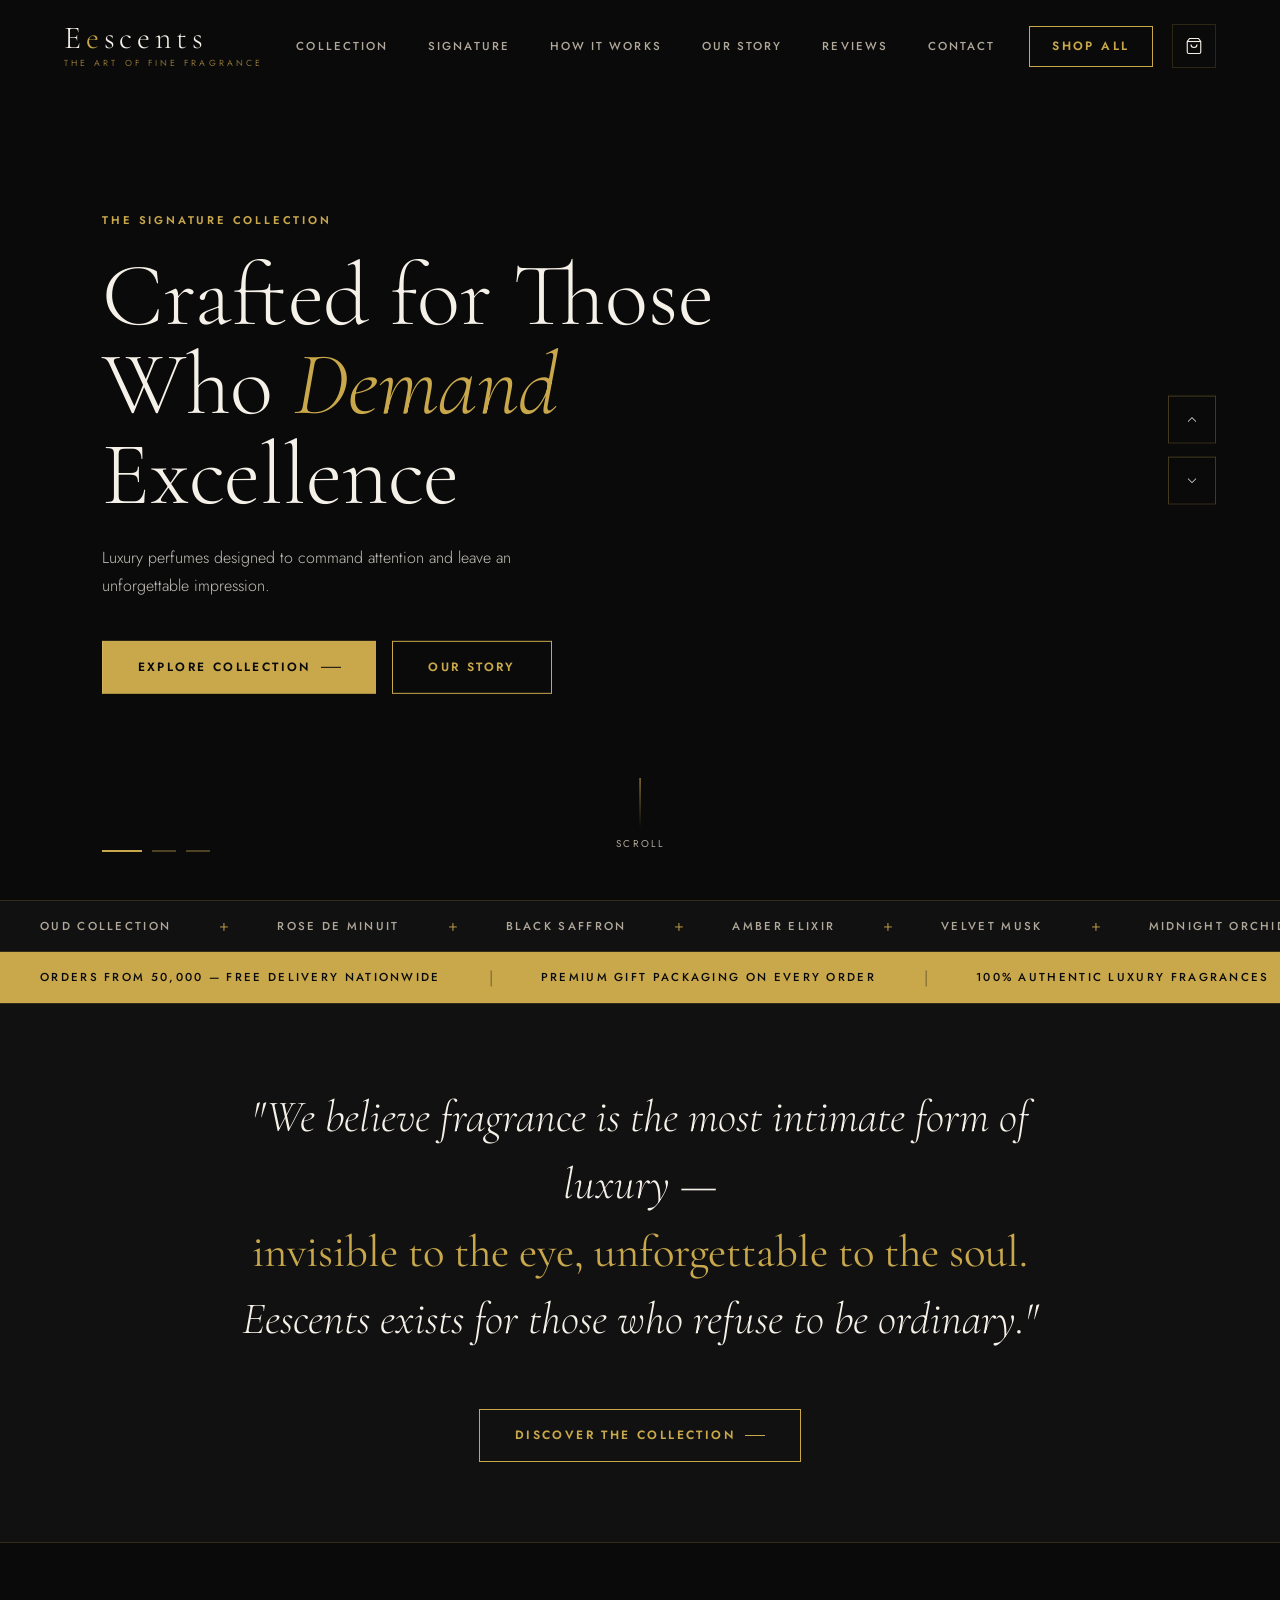
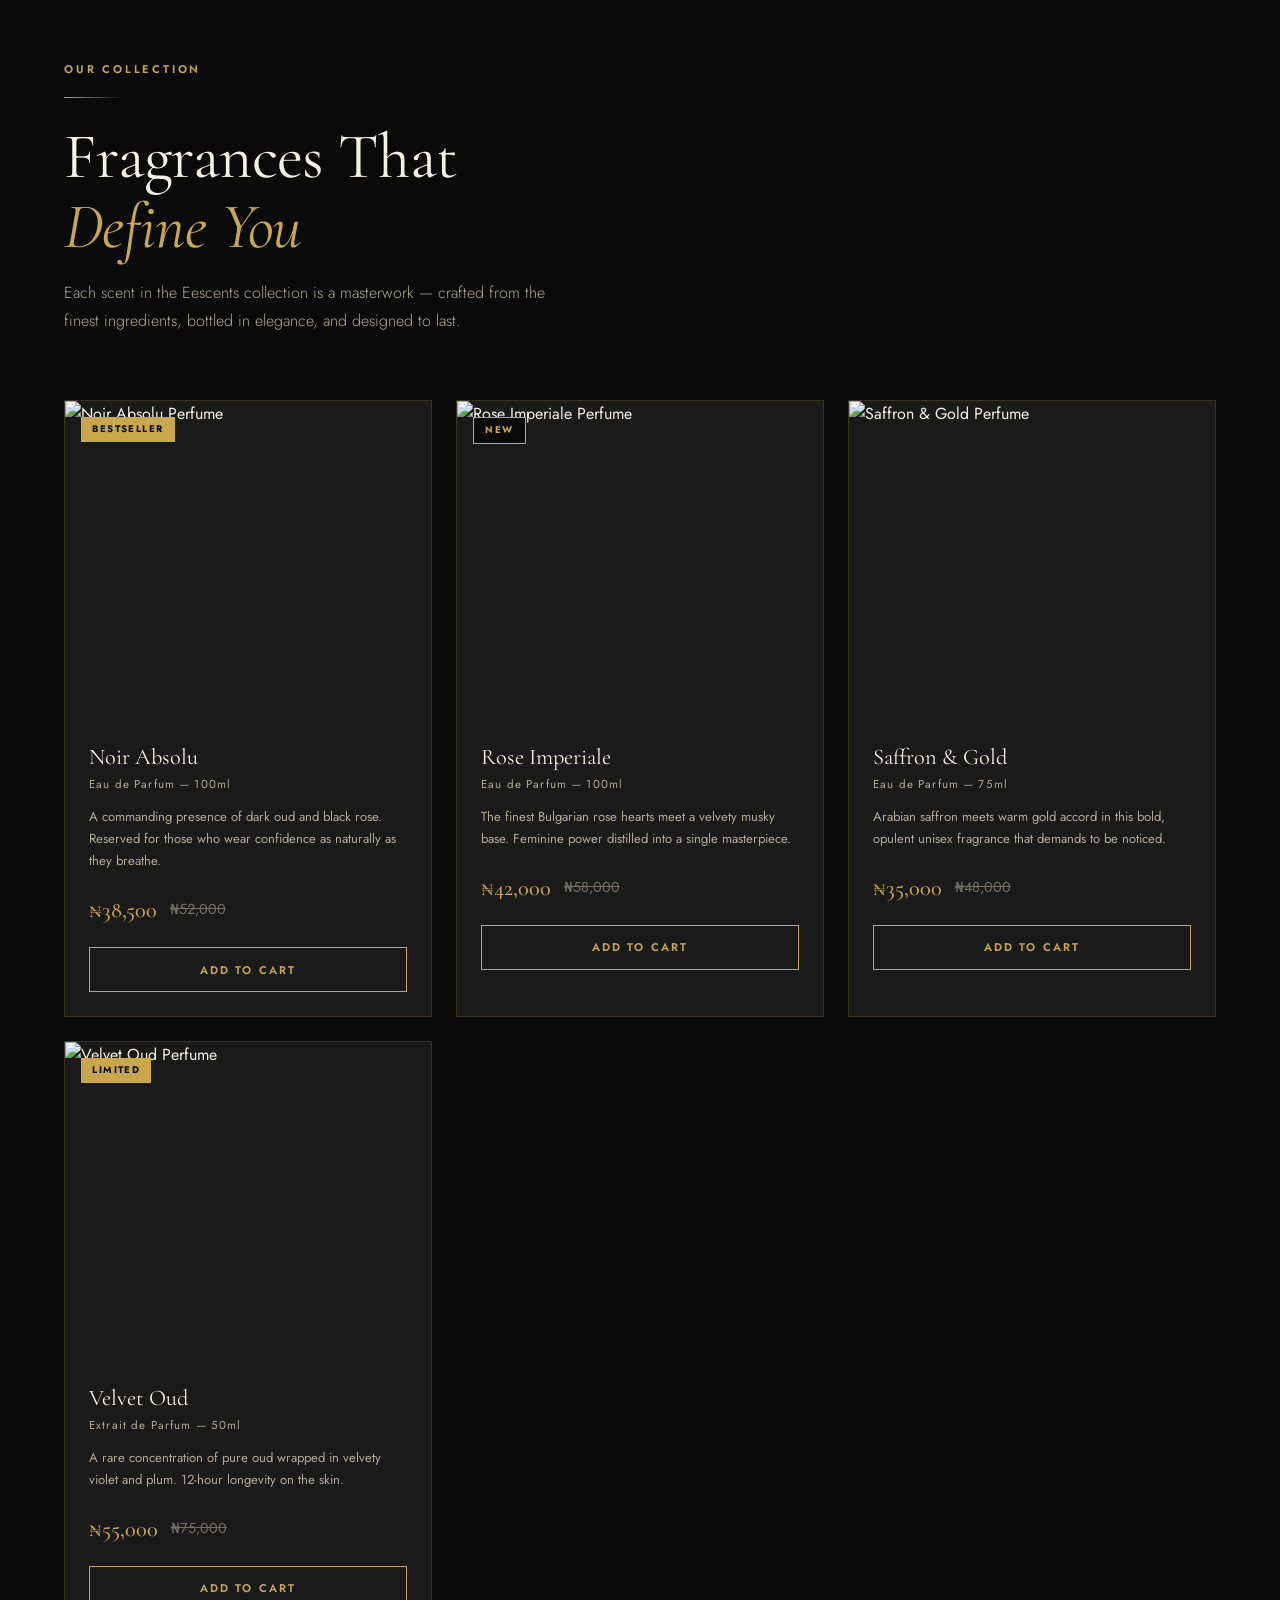
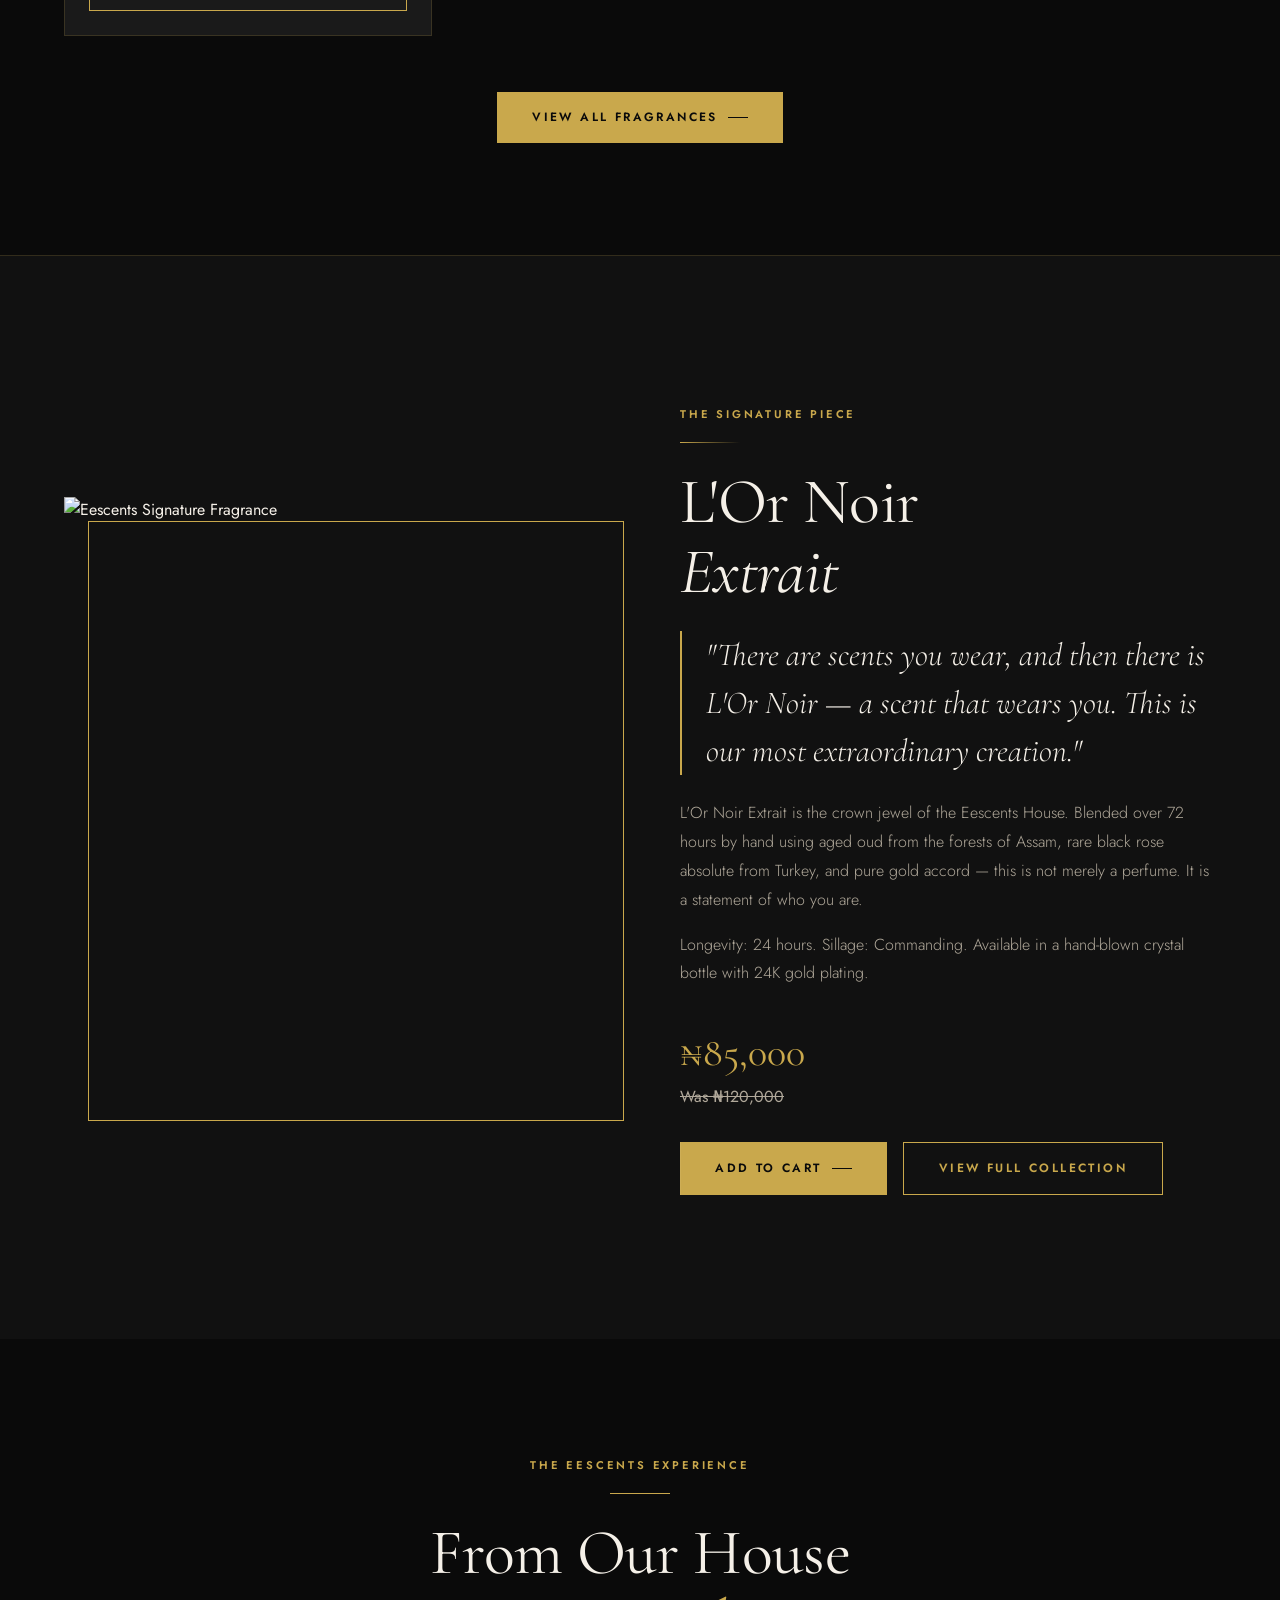
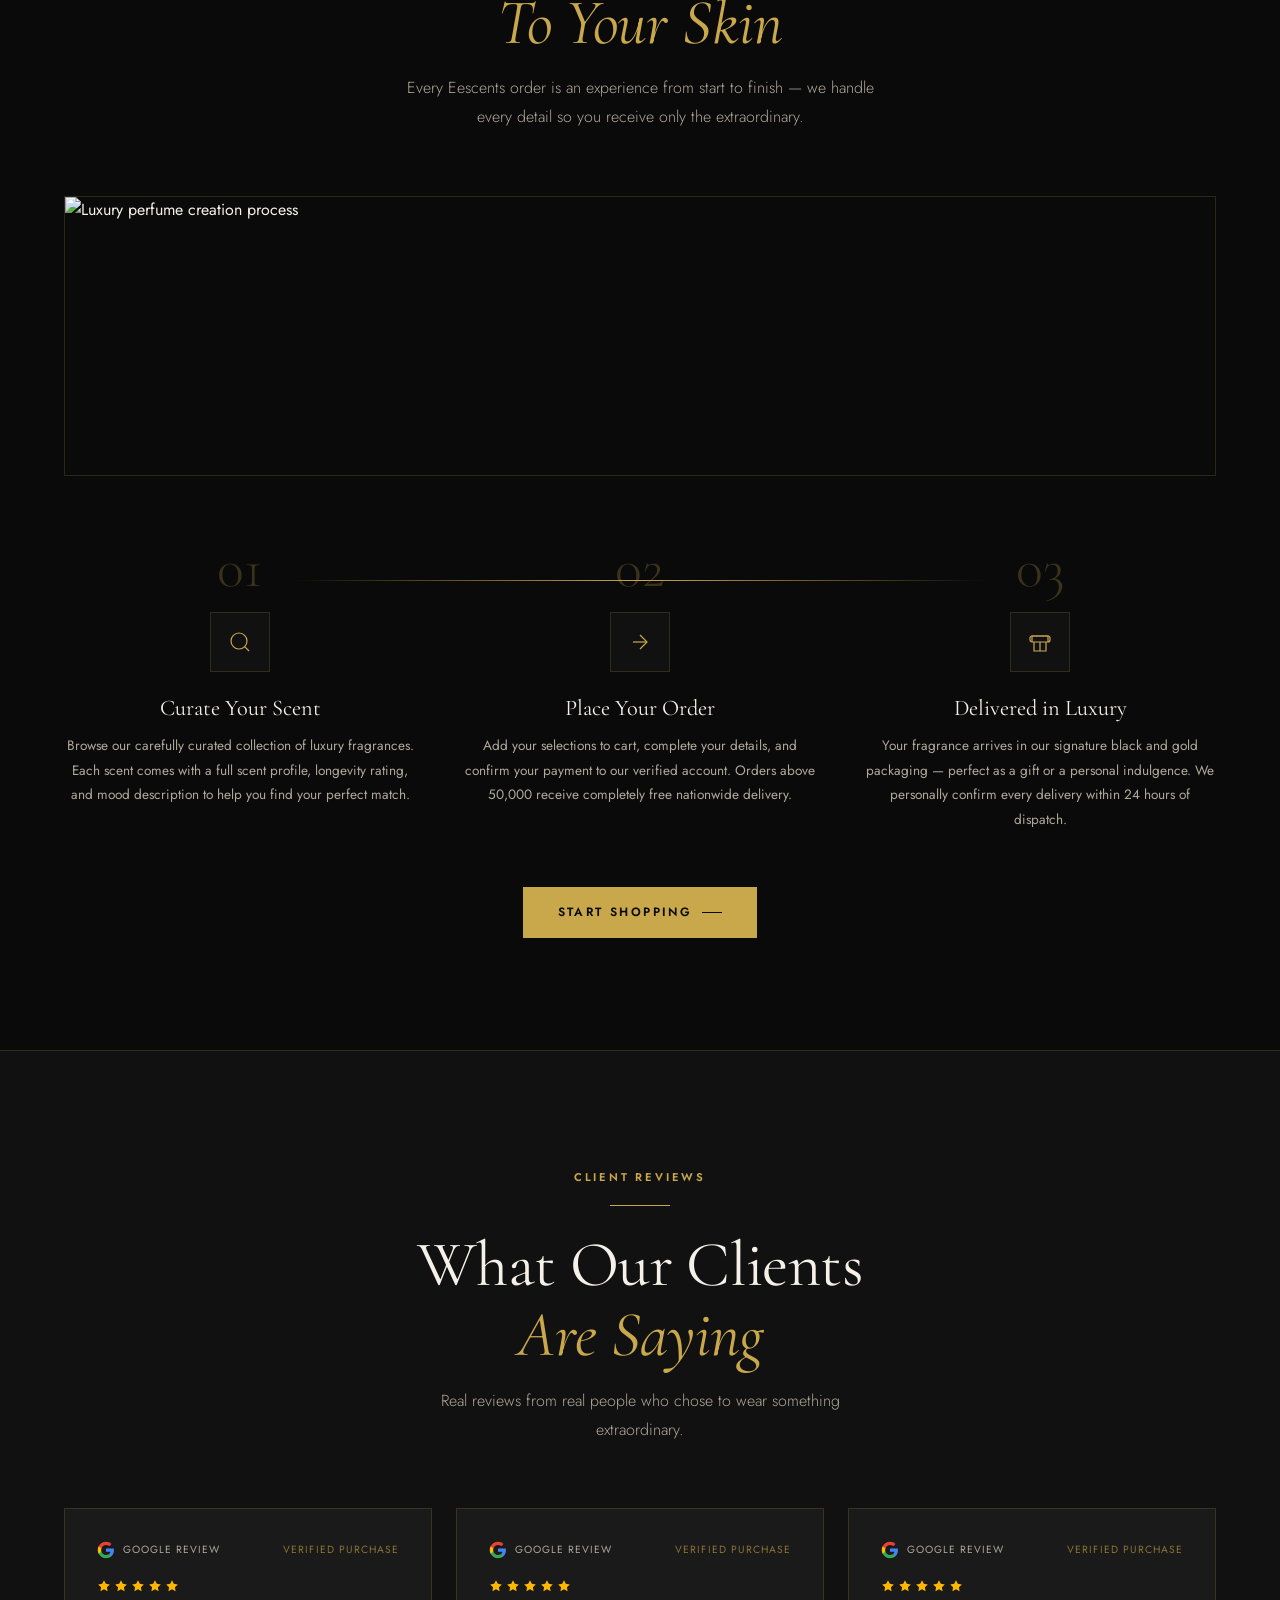
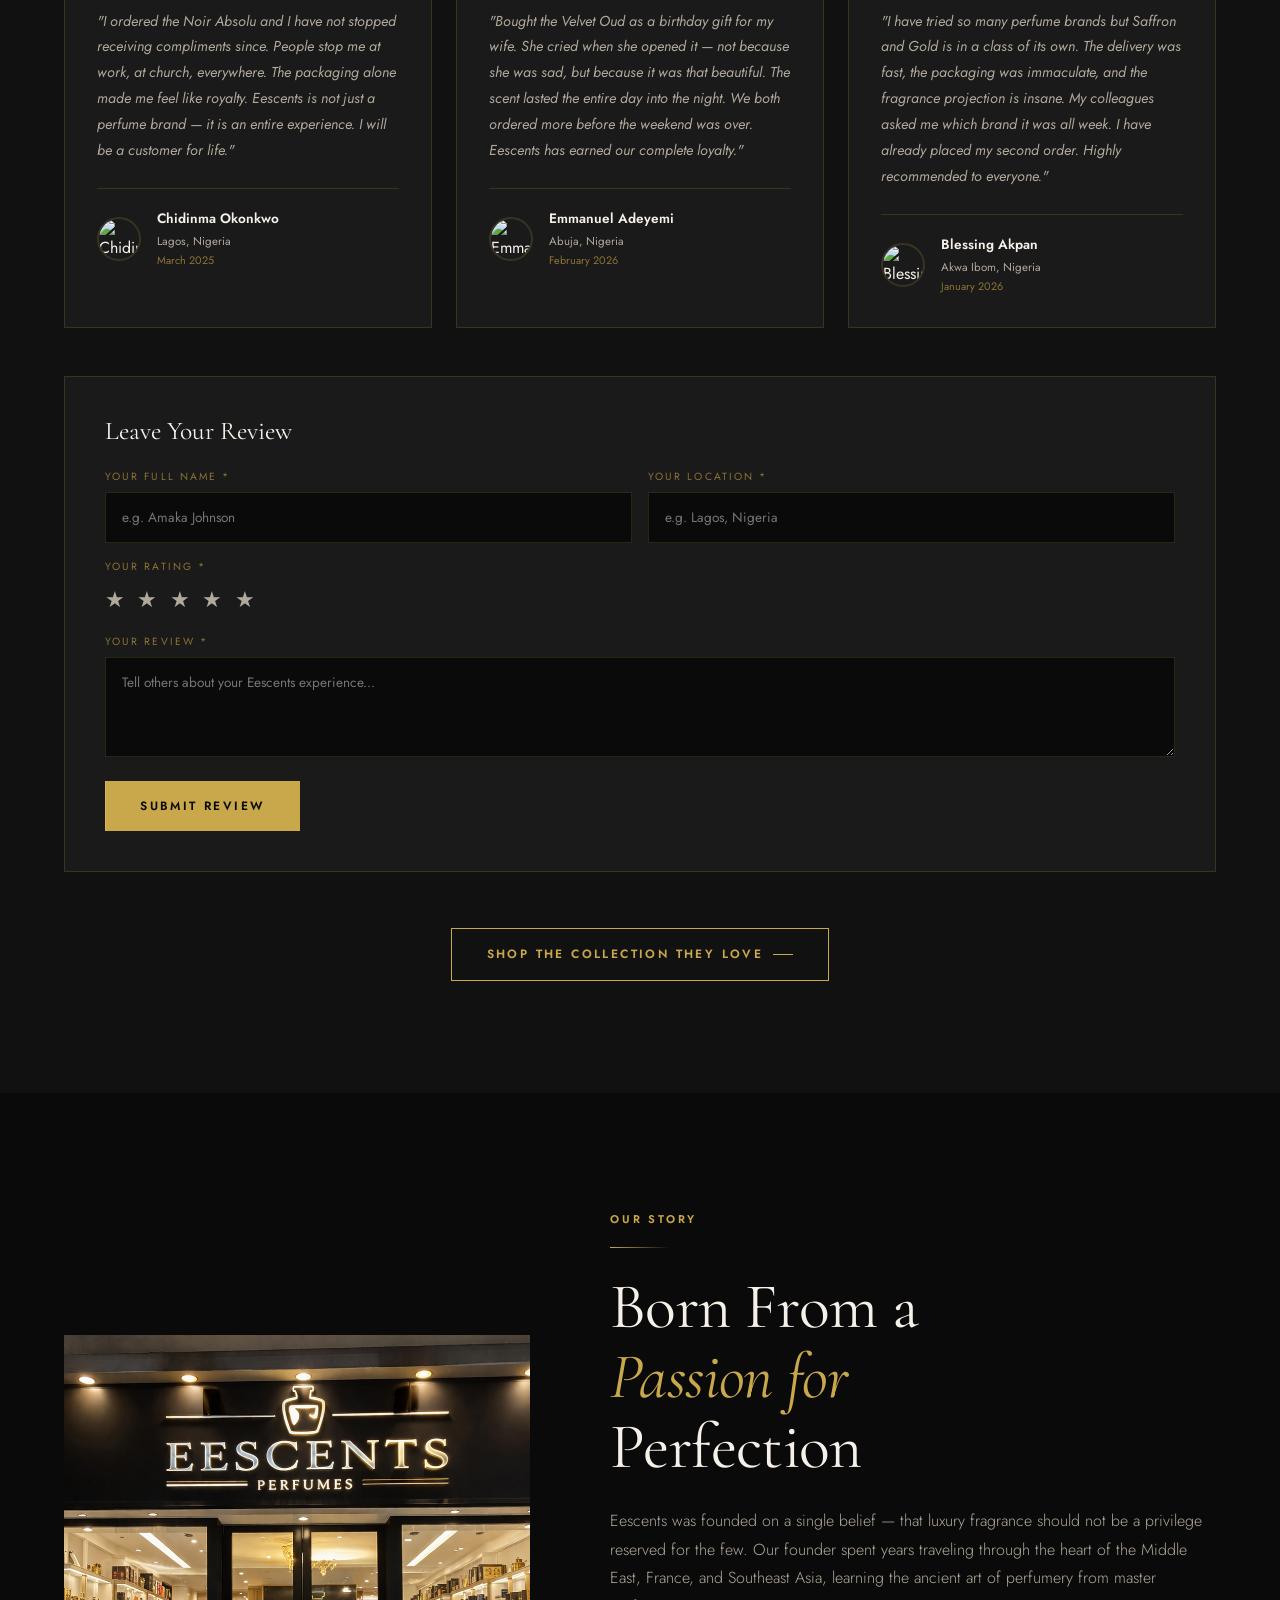
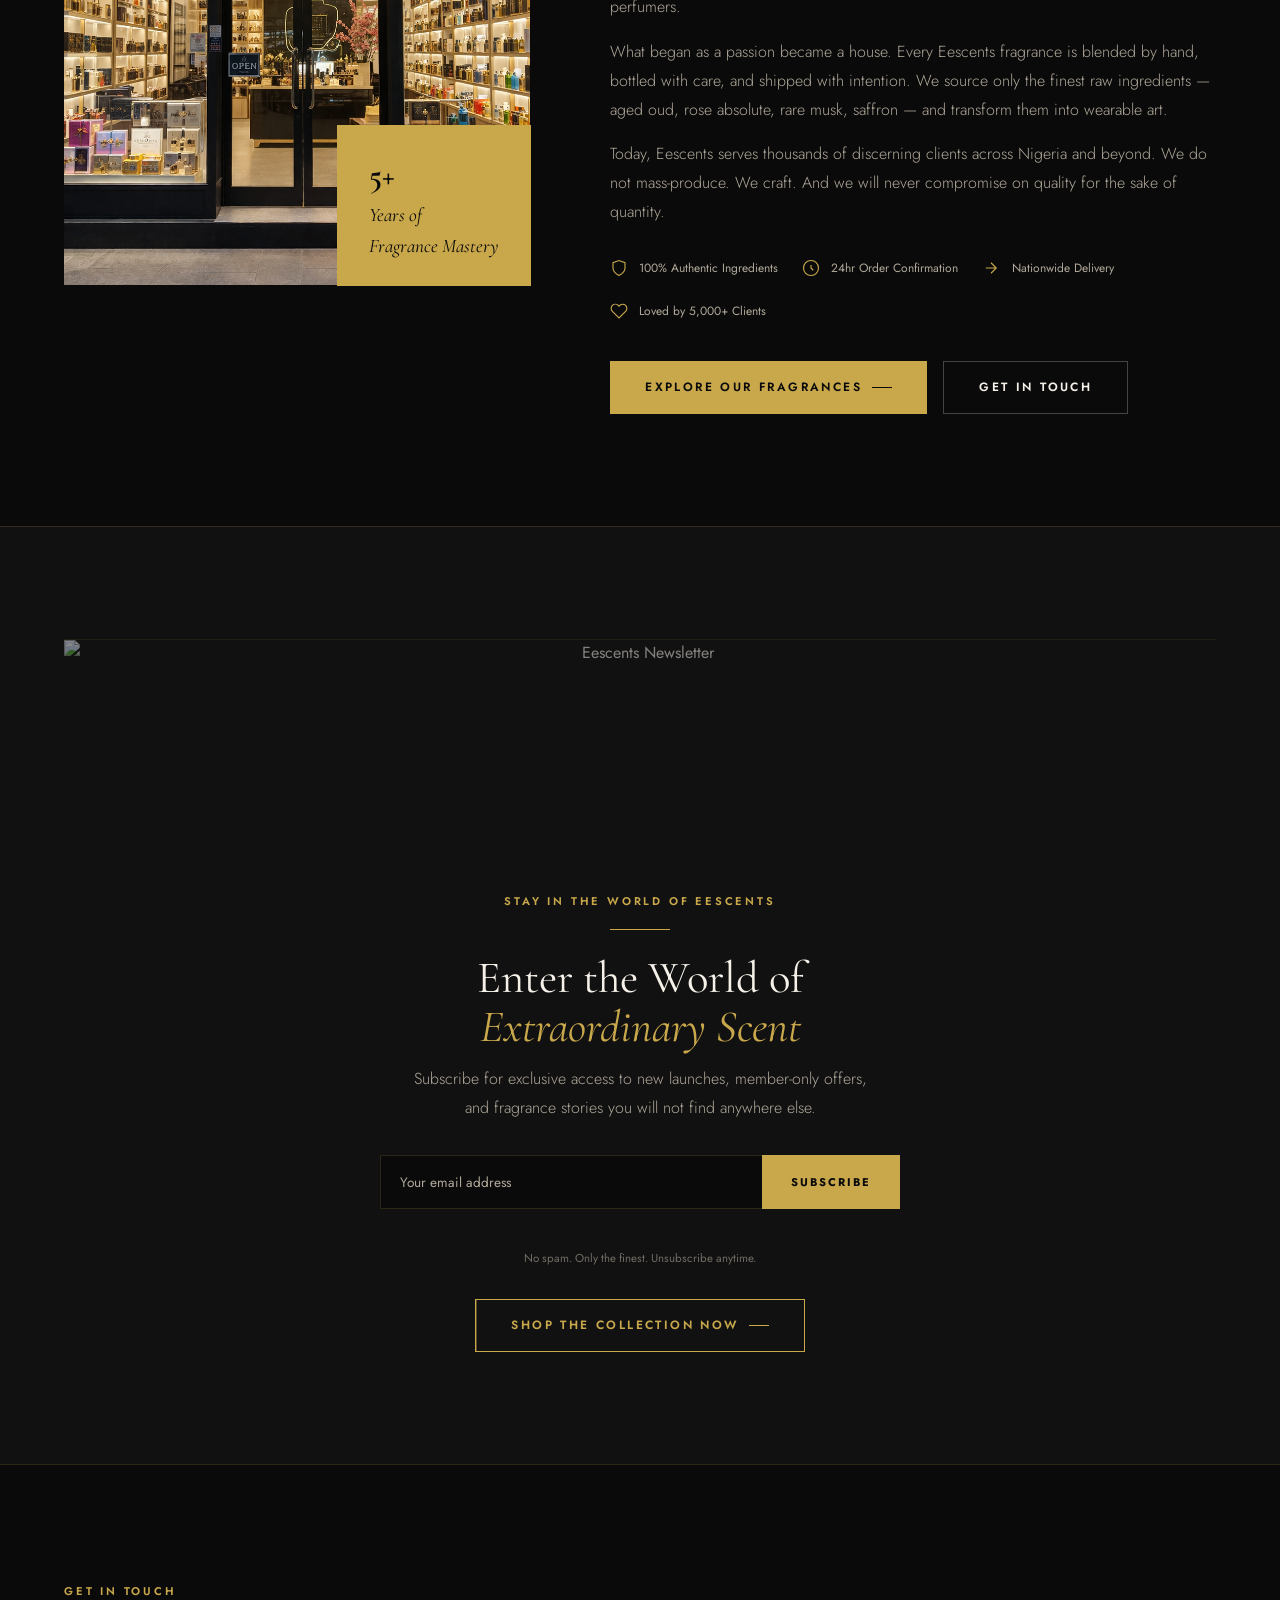
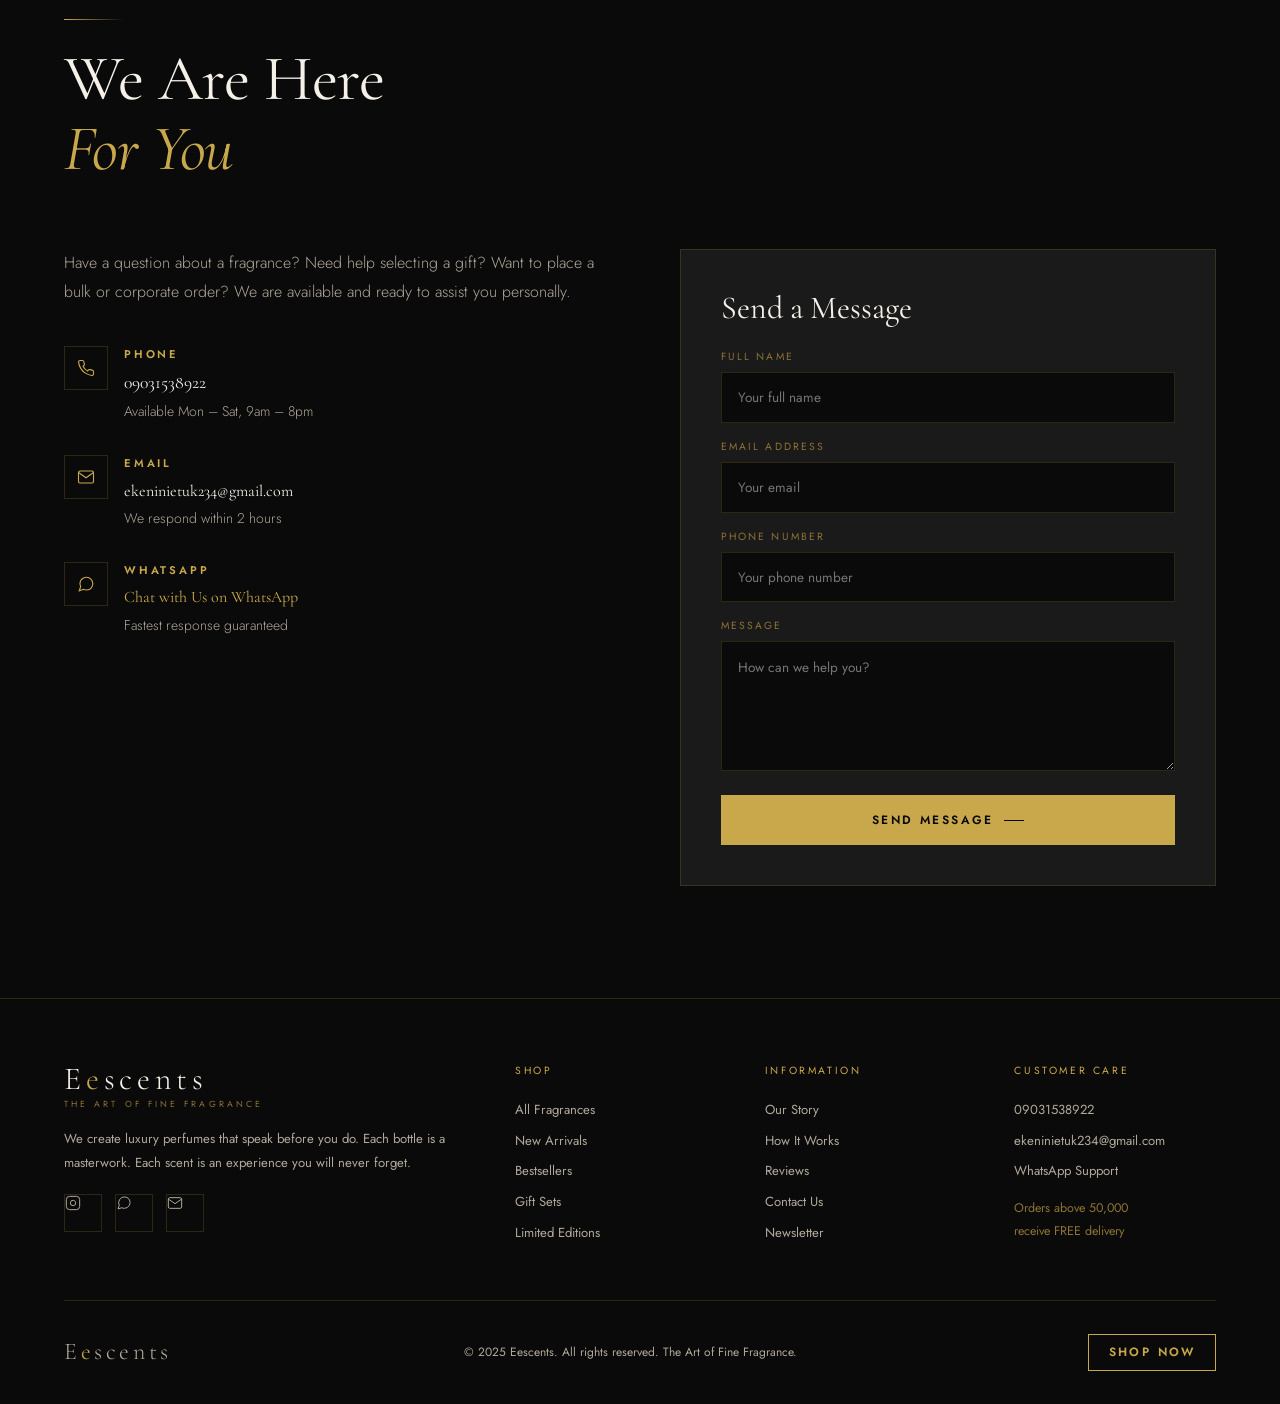
==== commit 4aec0b20: "ch" ====
--- a/index.html
+++ b/index.html
@@ -168,7 +168,7 @@
     <div class="product-card reveal delay-1">
       <div class="product-badge">Bestseller</div>
       <div class="product-img-wrap">
-        <img src="https://images.unsplash.com/photo-1608528577891-eb055944f2e7?w=600&q=80" alt="Noir Absolu Perfume">
+        <img src="https://www.thescentsstore.com/cdn/shop/products/donna_noir.jpg?v=1753697595" alt="Noir Absolu Perfume">
         <div class="product-hover-overlay">
           <p class="product-scent-notes">Top: Black Pepper, Cardamom<br>Heart: Dark Rose, Oud<br>Base: Amber, Sandalwood</p>
         </div>
@@ -181,7 +181,7 @@
           <span class="product-price">₦38,500</span>
           <span class="product-price-old">₦52,000</span>
         </div>
-        <button class="add-to-cart" onclick="addToCart('noir-absolu', 'Noir Absolu', 38500, 'https://images.unsplash.com/photo-1608528577891-eb055944f2e7?w=200&q=80', '100ml')">
+        <button class="add-to-cart" onclick="addToCart('noir-absolu', 'Noir Absolu', 38500, 'https://www.thescentsstore.com/cdn/shop/products/donna_noir.jpg?v=1753697595', '100ml')">
           <span>Add to Cart</span>
         </button>
       </div>
@@ -191,7 +191,7 @@
     <div class="product-card reveal delay-2">
       <div class="product-badge badge-new">New</div>
       <div class="product-img-wrap">
-        <img src="https://images.unsplash.com/photo-1541643600914-78b084683702?w=600&q=80" alt="Rose Imperiale Perfume">
+        <img src="https://encrypted-tbn0.gstatic.com/images?q=tbn:ANd9GcRJtF59NYeYoBRsSnpnwoj7YnBeghnxZoTFnQ&s" alt="Rose Imperiale Perfume">
         <div class="product-hover-overlay">
           <p class="product-scent-notes">Top: Bergamot, Lychee<br>Heart: Bulgarian Rose, Peony<br>Base: Musk, Patchouli</p>
         </div>
@@ -204,7 +204,7 @@
           <span class="product-price">₦42,000</span>
           <span class="product-price-old">₦58,000</span>
         </div>
-        <button class="add-to-cart" onclick="addToCart('rose-imperiale', 'Rose Imperiale', 42000, 'https://images.unsplash.com/photo-1541643600914-78b084683702?w=200&q=80', '100ml')">
+        <button class="add-to-cart" onclick="addToCart('rose-imperiale', 'Rose Imperiale', 42000, 'https://encrypted-tbn0.gstatic.com/images?q=tbn:ANd9GcRJtF59NYeYoBRsSnpnwoj7YnBeghnxZoTFnQ&s', '100ml')">
           <span>Add to Cart</span>
         </button>
       </div>
@@ -213,7 +213,7 @@
     <!-- Product 3 -->
     <div class="product-card reveal delay-3">
       <div class="product-img-wrap">
-        <img src="https://images.unsplash.com/photo-1585386959984-a4155224a1ad?w=600&q=80" alt="Saffron & Gold Perfume">
+        <img src="https://encrypted-tbn0.gstatic.com/images?q=tbn:ANd9GcTcBPq8MW1VQUIoz-8d32XIjeogBM9Xsqmb2w&s" alt="Saffron & Gold Perfume">
         <div class="product-hover-overlay">
           <p class="product-scent-notes">Top: Saffron, Cinnamon<br>Heart: Gold Accord, Rose<br>Base: Leather, Oud</p>
         </div>
@@ -226,7 +226,7 @@
           <span class="product-price">₦35,000</span>
           <span class="product-price-old">₦48,000</span>
         </div>
-        <button class="add-to-cart" onclick="addToCart('saffron-gold', 'Saffron and Gold', 35000, 'https://images.unsplash.com/photo-1585386959984-a4155224a1ad?w=200&q=80', '75ml')">
+        <button class="add-to-cart" onclick="addToCart('saffron-gold', 'Saffron and Gold', 35000, 'https://encrypted-tbn0.gstatic.com/images?q=tbn:ANd9GcTcBPq8MW1VQUIoz-8d32XIjeogBM9Xsqmb2w&s', '75ml')">
           <span>Add to Cart</span>
         </button>
       </div>
@@ -236,7 +236,7 @@
     <div class="product-card reveal delay-4">
       <div class="product-badge">Limited</div>
       <div class="product-img-wrap">
-        <img src="https://images.unsplash.com/photo-1617897903246-719242758050?w=600&q=80" alt="Velvet Oud Perfume">
+        <img src="https://encrypted-tbn0.gstatic.com/images?q=tbn:ANd9GcQvzXAh0TadNhw_qItRKqL9MZXEx6z-JdUAJw&s" alt="Velvet Oud Perfume">
         <div class="product-hover-overlay">
           <p class="product-scent-notes">Top: Violet, Plum<br>Heart: Oud, Dark Rose<br>Base: Vanilla, Vetiver</p>
         </div>
@@ -249,7 +249,7 @@
           <span class="product-price">₦55,000</span>
           <span class="product-price-old">₦75,000</span>
         </div>
-        <button class="add-to-cart" onclick="addToCart('velvet-oud', 'Velvet Oud', 55000, 'https://images.unsplash.com/photo-1617897903246-719242758050?w=200&q=80', '50ml')">
+        <button class="add-to-cart" onclick="addToCart('velvet-oud', 'Velvet Oud', 55000, 'https://encrypted-tbn0.gstatic.com/images?q=tbn:ANd9GcQvzXAh0TadNhw_qItRKqL9MZXEx6z-JdUAJw&s', '50ml')">
           <span>Add to Cart</span>
         </button>
       </div>
@@ -268,7 +268,7 @@
 <section id="signature">
   <div class="signature-inner">
     <div class="signature-img-wrap reveal-left">
-      <img src="https://images.unsplash.com/photo-1590156206657-aec9b6258aef?w=800&q=80" alt="Eescents Signature Fragrance">
+      <img src="https://i.pinimg.com/736x/9f/a9/40/9fa940b922359e7f9b01b2df2956a44f.jpg" alt="Eescents Signature Fragrance">
       <div class="signature-img-frame"></div>
     </div>
     <div class="signature-content reveal-right">
@@ -378,7 +378,7 @@
       <p class="review-text">"I ordered the Noir Absolu and I have not stopped receiving compliments since. People stop me at work, at church, everywhere. The packaging alone made me feel like royalty. Eescents is not just a perfume brand — it is an entire experience. I will be a customer for life."</p>
       <div class="reviewer">
         <div class="reviewer-avatar">
-          <img src="https://images.unsplash.com/photo-1531746020798-e6953c6e8e04?w=100&q=80" alt="Chidinma Okonkwo">
+          <img src="https://i.pinimg.com/1200x/96/28/b1/9628b135a8159a83bd686221a567b972.jpg" alt="Chidinma Okonkwo">
         </div>
         <div class="reviewer-info">
           <div class="reviewer-name">Chidinma Okonkwo</div>
@@ -410,12 +410,12 @@
       <p class="review-text">"Bought the Velvet Oud as a birthday gift for my wife. She cried when she opened it — not because she was sad, but because it was that beautiful. The scent lasted the entire day into the night. We both ordered more before the weekend was over. Eescents has earned our complete loyalty."</p>
       <div class="reviewer">
         <div class="reviewer-avatar">
-          <img src="https://images.unsplash.com/photo-1500648767791-00dcc994a43e?w=100&q=80" alt="Emmanuel Adeyemi">
+          <img src="https://i.pinimg.com/1200x/8f/ce/2a/8fce2a10e5ef1f83aebbd39318cad40a.jpg" alt="Emmanuel Adeyemi">
         </div>
         <div class="reviewer-info">
           <div class="reviewer-name">Emmanuel Adeyemi</div>
           <div class="reviewer-location">Abuja, Nigeria</div>
-          <div class="reviewer-date">February 2025</div>
+          <div class="reviewer-date">February 2026</div>
         </div>
       </div>
     </div>
@@ -442,12 +442,12 @@
       <p class="review-text">"I have tried so many perfume brands but Saffron and Gold is in a class of its own. The delivery was fast, the packaging was immaculate, and the fragrance projection is insane. My colleagues asked me which brand it was all week. I have already placed my second order. Highly recommended to everyone."</p>
       <div class="reviewer">
         <div class="reviewer-avatar">
-          <img src="https://images.unsplash.com/photo-1520813792240-56fc4a3765a7?w=100&q=80" alt="Blessing Nwosu">
+          <img src="https://i.pinimg.com/1200x/5a/14/15/5a14155de4258474e0dc26020fe38894.jpg" alt="Blessing Akpan">
         </div>
         <div class="reviewer-info">
-          <div class="reviewer-name">Blessing Nwosu</div>
-          <div class="reviewer-location">Port Harcourt, Nigeria</div>
-          <div class="reviewer-date">January 2025</div>
+          <div class="reviewer-name">Blessing Akpan</div>
+          <div class="reviewer-location">Akwa Ibom, Nigeria</div>
+          <div class="reviewer-date">January 2026</div>
         </div>
       </div>
     </div>
@@ -497,7 +497,7 @@
 <section id="about">
   <div class="about-inner">
     <div class="about-img-wrap reveal-left">
-      <img class="about-img" src="https://images.unsplash.com/photo-1596462502278-27bfdc403348?w=700&q=80" alt="Eescents Brand Story">
+      <img class="about-img" src="images/eesent.png" alt="Eescents Brand Story">
       <div class="about-img-badge">
         <strong>5+</strong> Years of<br>Fragrance Mastery
       </div>
@@ -545,7 +545,7 @@
   NEWSLETTER
   ============================================================ -->
 <section id="newsletter">
-  <img class="newsletter-img" src="https://images.unsplash.com/photo-1547887538-e3a2f32cb1cc?w=1400&q=80" alt="Eescents Newsletter">
+  <img class="newsletter-img" src="https://i.pinimg.com/1200x/8c/41/1c/8c411ca2afaf371e95165fd683d2dfa3.jpg" alt="Eescents Newsletter">
   <div class="reveal">
     <span class="label-text">Stay in the World of Eescents</span>
     <div class="gold-line-center" style="margin-top:1rem;"></div>
--- a/style.css
+++ b/style.css
@@ -57,7 +57,7 @@
 /* ============================================================
    CUSTOM CURSOR
    ============================================================ */
-.cursor-dot {
+/* .cursor-dot {
   width: 6px; height: 6px;
   background: var(--gold);
   border-radius: 50%;
@@ -78,7 +78,7 @@
 }
 body:hover .cursor-dot { opacity: 1; }
 .cursor-expand .cursor-ring { width: 48px; height: 48px; border-color: var(--gold); }
-.cursor-expand .cursor-dot { width: 4px; height: 4px; }
+.cursor-expand .cursor-dot { width: 4px; height: 4px; } */
 
 /* ============================================================
    SCROLLBAR
